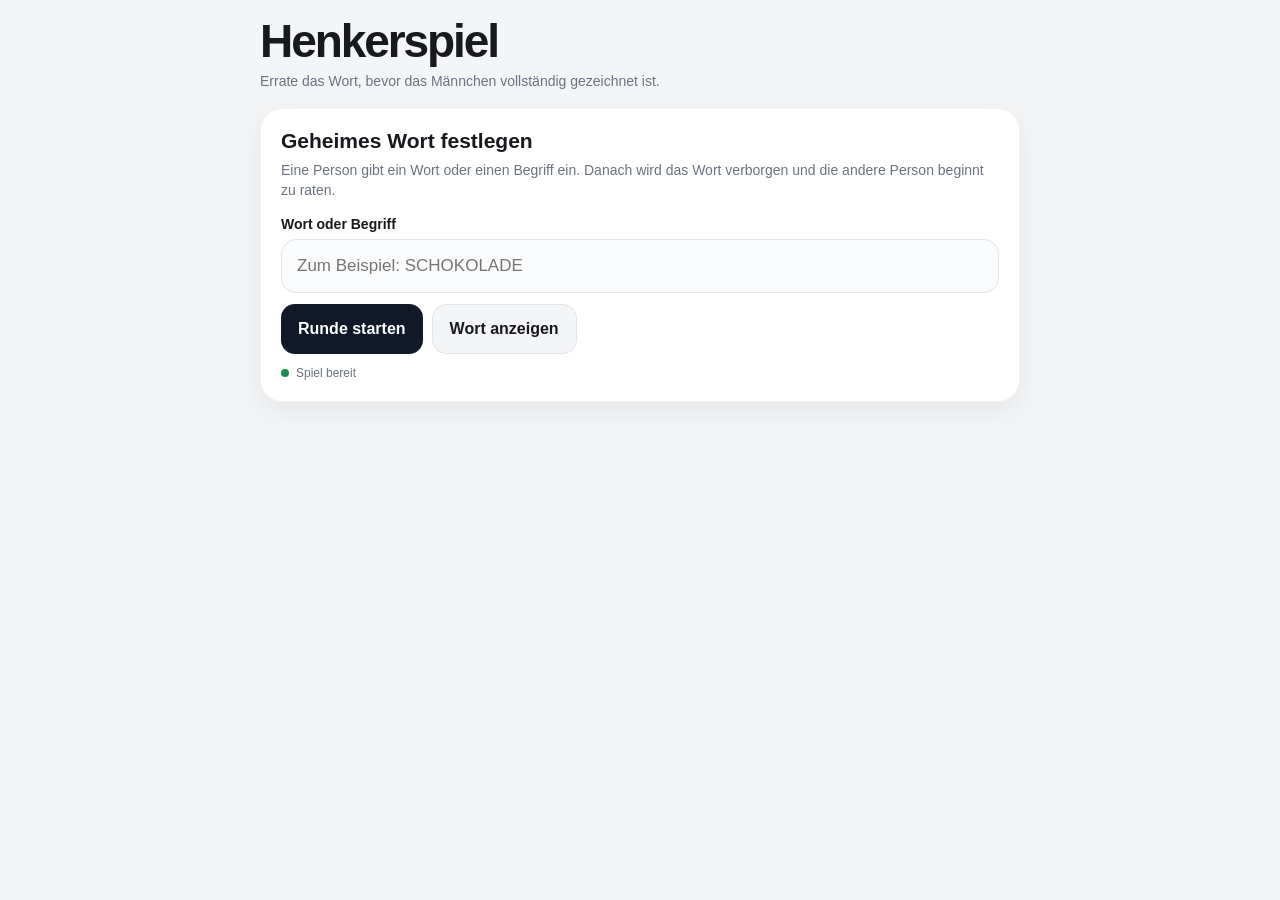
==== index.html @ 1f97179d "Add Henkerspiel website" ====
<!DOCTYPE html>
<html lang="de">
<head>
  <meta charset="UTF-8">
  <meta name="viewport" content="width=device-width, initial-scale=1.0, viewport-fit=cover">
  <meta name="theme-color" content="#f4f5f7">
  <meta name="apple-mobile-web-app-capable" content="yes">
  <title>Henkerspiel</title>
  <style>
    :root{--bg:#f4f5f7;--card:#fff;--text:#17191d;--muted:#6b7280;--border:#e2e5e9;--dark:#111827;--green:#147447;--green-bg:#eaf7ef;--red:#b42318;--red-bg:#fff0ee}
    *{box-sizing:border-box;-webkit-tap-highlight-color:transparent}
    html,body{margin:0;min-height:100%;background:var(--bg);color:var(--text);font-family:-apple-system,BlinkMacSystemFont,"Segoe UI",Arial,sans-serif}
    body{padding:max(18px,env(safe-area-inset-top)) max(14px,env(safe-area-inset-right)) max(24px,env(safe-area-inset-bottom)) max(14px,env(safe-area-inset-left))}
    button,input{font:inherit}
    button{touch-action:manipulation;cursor:pointer}
    .app{width:min(760px,100%);margin:0 auto}
    .hero{margin-bottom:16px}
    h1{margin:0;font-size:clamp(32px,9vw,46px);letter-spacing:-.045em;line-height:1}
    .sub{margin:8px 0 0;color:var(--muted);font-size:14px;line-height:1.4}
    .card{background:var(--card);border:1px solid rgba(0,0,0,.05);border-radius:22px;padding:20px;box-shadow:0 10px 28px rgba(0,0,0,.06)}
    .setup h2{margin:0 0 7px;font-size:21px}
    .setup p{margin:0 0 16px;color:var(--muted);line-height:1.45;font-size:14px}
    label{display:block;font-size:14px;font-weight:800;margin-bottom:7px}
    .secret{width:100%;min-height:54px;border:1px solid var(--border);border-radius:15px;background:#fafbfc;padding:13px 15px;color:var(--text);font-size:17px;outline:none;-webkit-appearance:none;appearance:none}
    .secret:focus{background:#fff;border-color:#aab1bb;box-shadow:0 0 0 4px rgba(17,24,39,.05)}
    .actions{display:flex;gap:9px;flex-wrap:wrap;margin-top:11px}
    .primary,.secondary{min-height:50px;border-radius:14px;font-weight:800;padding:0 17px}
    .primary{border:0;background:var(--dark);color:#fff}
    .secondary{border:1px solid var(--border);background:#f4f5f7;color:var(--text)}
    .error{display:none;margin-top:10px;color:var(--red);font-size:13px;font-weight:800}
    .game{display:none;gap:14px}
    .game.on{display:grid}
    .toprow{display:flex;justify-content:space-between;align-items:center;gap:10px;margin-bottom:12px}
    .toprow strong{font-size:16px}
    .stats{display:grid;grid-template-columns:repeat(3,minmax(0,1fr));gap:8px;margin-bottom:10px}
    .stat{text-align:center;border:1px solid var(--border);background:#f8f9fa;border-radius:14px;padding:10px 5px;min-width:0}
    .stat b{display:block;font-size:21px;line-height:1.1}
    .stat span{display:block;margin-top:4px;color:var(--muted);font-size:11px;line-height:1.15}
    .hangman{display:grid;place-items:center;padding:3px 0 0}
    svg{width:min(100%,340px);height:auto;display:block}
    .draw{fill:none;stroke:var(--text);stroke-width:8;stroke-linecap:round;stroke-linejoin:round}
    .part{opacity:0;transition:opacity .18s ease}
    .part.show{opacity:1}
    .wordcard{text-align:center;padding:22px 13px 18px}
    .word{display:flex;justify-content:center;align-items:flex-end;flex-wrap:wrap;gap:10px 7px;min-height:55px}
    .slot{width:30px;height:42px;border-bottom:3px solid var(--text);display:grid;place-items:center;font-size:24px;font-weight:850;text-transform:uppercase}
    .slot.space{width:14px;border:0}.slot.symbol{width:18px;border:0}
    .wrongline{margin-top:18px;color:var(--muted);font-size:14px;overflow-wrap:anywhere}
    .wrongletters{color:var(--red);font-weight:850;letter-spacing:.08em;margin-left:5px}
    .keyboard{display:grid;grid-template-columns:repeat(7,minmax(0,1fr));gap:7px}
    .key{min-height:45px;border:1px solid var(--border);border-radius:12px;background:#f8f9fa;color:var(--text);padding:0;font-size:15px;font-weight:850}
    .key.good{background:var(--green-bg);border-color:#bce0ca;color:var(--green)}
    .key.bad{background:var(--red-bg);border-color:#efc1bb;color:var(--red)}
    .key:disabled{opacity:.72}
    .result{display:none;text-align:center}.result.on{display:block}
    .emoji{font-size:42px;line-height:1;margin-bottom:7px}.result h2{margin:0;font-size:24px}.result p{margin:8px 0 16px;color:var(--muted)}
    .ready{display:inline-flex;align-items:center;gap:7px;margin-top:12px;color:var(--muted);font-size:12px}.dot{width:8px;height:8px;border-radius:50%;background:#1a8f55}
    @media(max-width:420px){.keyboard{grid-template-columns:repeat(6,minmax(0,1fr))}.actions{display:grid;grid-template-columns:1fr}.actions button{width:100%}.slot{width:27px;font-size:22px}}
    @media(min-width:660px){.game.on{grid-template-columns:1.05fr .95fr}.keyboard-card,.result{grid-column:1/-1}}
    @media(prefers-reduced-motion:reduce){.part{transition:none}}
  </style>
</head>
<body>
  <main class="app">
    <header class="hero">
      <h1>Henkerspiel</h1>
      <p class="sub">Errate das Wort, bevor das Männchen vollständig gezeichnet ist.</p>
    </header>

    <section class="card setup" id="setup">
      <h2>Geheimes Wort festlegen</h2>
      <p>Eine Person gibt ein Wort oder einen Begriff ein. Danach wird das Wort verborgen und die andere Person beginnt zu raten.</p>
      <form id="startForm">
        <label for="secretInput">Wort oder Begriff</label>
        <input id="secretInput" class="secret" type="password" autocomplete="off" autocorrect="off" autocapitalize="characters" spellcheck="false" maxlength="40" placeholder="Zum Beispiel: SCHOKOLADE">
        <div class="actions">
          <button class="primary" type="submit">Runde starten</button>
          <button class="secondary" id="showWord" type="button">Wort anzeigen</button>
        </div>
        <div class="error" id="error">Bitte gib zuerst ein Wort mit mindestens einem Buchstaben ein.</div>
      </form>
      <div class="ready"><span class="dot"></span><span>Spiel bereit</span></div>
    </section>

    <section class="game" id="game">
      <section class="card">
        <div class="toprow">
          <strong>Aktuelle Runde</strong>
          <button class="secondary" id="newGame" type="button">Neu</button>
        </div>
        <div class="stats">
          <div class="stat"><b id="length">0</b><span>Buchstaben</span></div>
          <div class="stat"><b id="remaining">10</b><span>Fehler übrig</span></div>
          <div class="stat"><b id="progress">0%</b><span>gefunden</span></div>
        </div>
        <div class="hangman">
          <svg viewBox="0 0 330 310" role="img" aria-label="Henkerspiel-Männchen">
            <g class="draw">
              <line class="part" data-step="1" x1="35" y1="280" x2="150" y2="280"/>
              <line class="part" data-step="2" x1="78" y1="280" x2="78" y2="28"/>
              <line class="part" data-step="3" x1="78" y1="28" x2="240" y2="28"/>
              <line class="part" data-step="4" x1="240" y1="28" x2="240" y2="67"/>
              <circle class="part" data-step="5" cx="240" cy="96" r="29"/>
              <line class="part" data-step="6" x1="240" y1="125" x2="240" y2="198"/>
              <line class="part" data-step="7" x1="240" y1="145" x2="200" y2="174"/>
              <line class="part" data-step="8" x1="240" y1="145" x2="280" y2="174"/>
              <line class="part" data-step="9" x1="240" y1="198" x2="207" y2="247"/>
              <line class="part" data-step="10" x1="240" y1="198" x2="273" y2="247"/>
            </g>
          </svg>
        </div>
      </section>

      <section class="card wordcard">
        <div class="word" id="word"></div>
        <div class="wrongline">Falsche Buchstaben:<span class="wrongletters" id="wrong">—</span></div>
      </section>

      <section class="card keyboard-card">
        <div class="keyboard" id="keyboard"></div>
      </section>

      <section class="card result" id="result">
        <div class="emoji" id="emoji">🎉</div>
        <h2 id="resultTitle">Gewonnen!</h2>
        <p id="resultText"></p>
        <button class="primary" id="again" type="button">Neue Runde</button>
      </section>
    </section>
  </main>

  <script>
    (function(){
      'use strict';
      var MAX_ERRORS=10;
      var LETTERS='ABCDEFGHIJKLMNOPQRSTUVWXYZÄÖÜ'.split('');
      var setup=document.getElementById('setup');
      var game=document.getElementById('game');
      var form=document.getElementById('startForm');
      var input=document.getElementById('secretInput');
      var showWord=document.getElementById('showWord');
      var error=document.getElementById('error');
      var keyboard=document.getElementById('keyboard');
      var word=document.getElementById('word');
      var wrong=document.getElementById('wrong');
      var lengthEl=document.getElementById('length');
      var remaining=document.getElementById('remaining');
      var progress=document.getElementById('progress');
      var result=document.getElementById('result');
      var emoji=document.getElementById('emoji');
      var resultTitle=document.getElementById('resultTitle');
      var resultText=document.getElementById('resultText');
      var again=document.getElementById('again');
      var newGame=document.getElementById('newGame');
      var secret='';
      var guessed={};
      var mistakes=[];
      var finished=false;

      function isLetter(ch){return LETTERS.indexOf(ch)!==-1;}
      function normalize(value){return value.trim().replace(/\s+/g,' ').toUpperCase();}

      function buildKeyboard(){
        keyboard.innerHTML='';
        for(var i=0;i<LETTERS.length;i++){
          (function(letter){
            var b=document.createElement('button');
            b.type='button';
            b.className='key';
            b.textContent=letter;
            b.setAttribute('aria-label','Buchstabe '+letter);
            b.addEventListener('click',function(){guess(letter);});
            keyboard.appendChild(b);
          })(LETTERS[i]);
        }
      }

      function startRound(event){
        if(event){event.preventDefault();}
        var value=normalize(input.value);
        var hasLetter=false;
        for(var i=0;i<value.length;i++){
          if(isLetter(value.charAt(i))){hasLetter=true;break;}
        }
        if(!value||!hasLetter){
          error.style.display='block';
          input.focus();
          return false;
        }
        secret=value;
        guessed={};
        mistakes=[];
        finished=false;
        error.style.display='none';
        input.value='';
        input.type='password';
        showWord.textContent='Wort anzeigen';
        setup.style.display='none';
        game.classList.add('on');
        result.classList.remove('on');
        buildKeyboard();
        render();
        if(document.activeElement){document.activeElement.blur();}
        return false;
      }

      function guess(letter){
        if(finished||guessed[letter]){return;}
        guessed[letter]=true;
        if(secret.indexOf(letter)===-1){mistakes.push(letter);}
        render();
        if(isSolved()){finish(true);}
        else if(mistakes.length>=MAX_ERRORS){finish(false);}
      }

      function isSolved(){
        for(var i=0;i<secret.length;i++){
          var c=secret.charAt(i);
          if(isLetter(c)&&!guessed[c]){return false;}
        }
        return true;
      }

      function render(){
        word.innerHTML='';
        var total=0;
        var found=0;
        for(var i=0;i<secret.length;i++){
          var c=secret.charAt(i);
          var slot=document.createElement('span');
          if(c===' '){slot.className='slot space';slot.innerHTML='&nbsp;';}
          else if(!isLetter(c)){slot.className='slot symbol';slot.textContent=c;}
          else{
            slot.className='slot';
            total++;
            if(guessed[c]){slot.textContent=c;found++;}
            else{slot.innerHTML='&nbsp;';}
          }
          word.appendChild(slot);
        }
        lengthEl.textContent=String(total);
        remaining.textContent=String(Math.max(0,MAX_ERRORS-mistakes.length));
        progress.textContent=(total?Math.round(found/total*100):0)+'%';
        wrong.textContent=mistakes.length?mistakes.join('  '):'—';
        var parts=document.querySelectorAll('.part');
        for(var p=0;p<parts.length;p++){
          var step=parseInt(parts[p].getAttribute('data-step'),10);
          if(step<=mistakes.length){parts[p].classList.add('show');}
          else{parts[p].classList.remove('show');}
        }
        var buttons=keyboard.getElementsByTagName('button');
        for(var b=0;b<buttons.length;b++){
          var l=buttons[b].textContent;
          buttons[b].classList.remove('good');
          buttons[b].classList.remove('bad');
          buttons[b].disabled=finished||!!guessed[l];
          if(guessed[l]){
            if(secret.indexOf(l)!==-1){buttons[b].classList.add('good');}
            else{buttons[b].classList.add('bad');}
          }
        }
      }

      function revealWholeWord(){
        var children=word.children;
        for(var i=0;i<children.length;i++){
          var c=secret.charAt(i);
          if(isLetter(c)){children[i].textContent=c;}
        }
      }

      function finish(won){
        finished=true;
        render();
        if(!won){revealWholeWord();}
        result.classList.add('on');
        emoji.textContent=won?'🎉':'😵';
        resultTitle.textContent=won?'Gewonnen!':'Verloren!';
        resultText.textContent=won?'Du hast „'+secret+'“ erraten.':'Das gesuchte Wort war „'+secret+'“.';
      }

      function reset(){
        secret='';guessed={};mistakes=[];finished=false;
        game.classList.remove('on');
        result.classList.remove('on');
        setup.style.display='block';
        input.value='';
        input.type='password';
        showWord.textContent='Wort anzeigen';
        error.style.display='none';
        buildKeyboard();
        setTimeout(function(){input.focus();},50);
      }

      form.addEventListener('submit',startRound);
      showWord.addEventListener('click',function(){
        var hidden=input.type==='password';
        input.type=hidden?'text':'password';
        showWord.textContent=hidden?'Wort verbergen':'Wort anzeigen';
        input.focus();
      });
      again.addEventListener('click',reset);
      newGame.addEventListener('click',reset);
      buildKeyboard();
    })();
  </script>
</body>
</html>
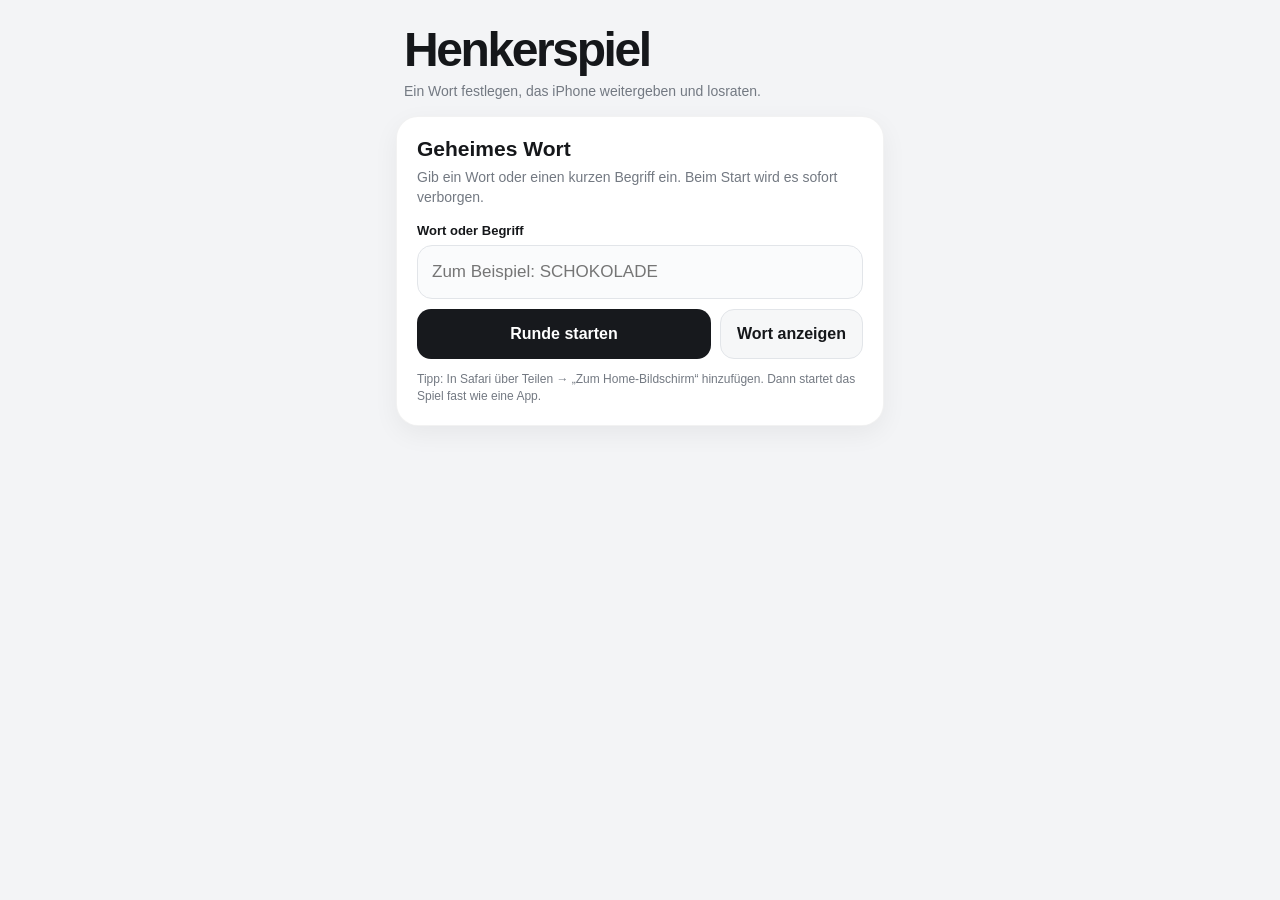
==== commit 4001bc8b: "Optimize Henkerspiel for iPhone" ====
--- a/index.html
+++ b/index.html
@@ -2,98 +2,155 @@
 <html lang="de">
 <head>
   <meta charset="UTF-8">
-  <meta name="viewport" content="width=device-width, initial-scale=1.0, viewport-fit=cover">
-  <meta name="theme-color" content="#f4f5f7">
+  <meta name="viewport" content="width=device-width, initial-scale=1, viewport-fit=cover, maximum-scale=1">
+  <meta name="theme-color" content="#f3f4f6">
   <meta name="apple-mobile-web-app-capable" content="yes">
+  <meta name="apple-mobile-web-app-status-bar-style" content="default">
+  <meta name="apple-mobile-web-app-title" content="Henkerspiel">
+  <meta name="format-detection" content="telephone=no">
   <title>Henkerspiel</title>
   <style>
-    :root{--bg:#f4f5f7;--card:#fff;--text:#17191d;--muted:#6b7280;--border:#e2e5e9;--dark:#111827;--green:#147447;--green-bg:#eaf7ef;--red:#b42318;--red-bg:#fff0ee}
+    :root{
+      --bg:#f3f4f6;
+      --card:#ffffff;
+      --text:#15171a;
+      --muted:#737982;
+      --line:#e2e5e9;
+      --dark:#17191d;
+      --green:#147447;
+      --green-bg:#eaf7ef;
+      --red:#b42318;
+      --red-bg:#fff0ee;
+    }
     *{box-sizing:border-box;-webkit-tap-highlight-color:transparent}
-    html,body{margin:0;min-height:100%;background:var(--bg);color:var(--text);font-family:-apple-system,BlinkMacSystemFont,"Segoe UI",Arial,sans-serif}
-    body{padding:max(18px,env(safe-area-inset-top)) max(14px,env(safe-area-inset-right)) max(24px,env(safe-area-inset-bottom)) max(14px,env(safe-area-inset-left))}
+    html,body{margin:0;min-height:100%;background:var(--bg);color:var(--text);font-family:-apple-system,BlinkMacSystemFont,"SF Pro Text","Segoe UI",Arial,sans-serif}
+    body{overscroll-behavior-y:none}
     button,input{font:inherit}
-    button{touch-action:manipulation;cursor:pointer}
-    .app{width:min(760px,100%);margin:0 auto}
-    .hero{margin-bottom:16px}
-    h1{margin:0;font-size:clamp(32px,9vw,46px);letter-spacing:-.045em;line-height:1}
-    .sub{margin:8px 0 0;color:var(--muted);font-size:14px;line-height:1.4}
-    .card{background:var(--card);border:1px solid rgba(0,0,0,.05);border-radius:22px;padding:20px;box-shadow:0 10px 28px rgba(0,0,0,.06)}
-    .setup h2{margin:0 0 7px;font-size:21px}
-    .setup p{margin:0 0 16px;color:var(--muted);line-height:1.45;font-size:14px}
-    label{display:block;font-size:14px;font-weight:800;margin-bottom:7px}
-    .secret{width:100%;min-height:54px;border:1px solid var(--border);border-radius:15px;background:#fafbfc;padding:13px 15px;color:var(--text);font-size:17px;outline:none;-webkit-appearance:none;appearance:none}
-    .secret:focus{background:#fff;border-color:#aab1bb;box-shadow:0 0 0 4px rgba(17,24,39,.05)}
-    .actions{display:flex;gap:9px;flex-wrap:wrap;margin-top:11px}
-    .primary,.secondary{min-height:50px;border-radius:14px;font-weight:800;padding:0 17px}
+    button{touch-action:manipulation;cursor:pointer;-webkit-user-select:none;user-select:none}
+    .app{width:min(520px,100%);margin:0 auto;padding:max(10px,env(safe-area-inset-top)) 10px max(12px,env(safe-area-inset-bottom))}
+
+    .setup-head{padding:16px 8px 14px}
+    .setup-head h1{margin:0;font-size:clamp(34px,10vw,48px);letter-spacing:-.05em;line-height:1}
+    .setup-head p{margin:8px 0 0;color:var(--muted);font-size:14px;line-height:1.4}
+    .card{background:var(--card);border:1px solid rgba(0,0,0,.05);border-radius:22px;box-shadow:0 8px 26px rgba(0,0,0,.055)}
+    .setup{padding:20px}
+    .setup h2{font-size:21px;margin:0 0 6px}
+    .setup p{font-size:14px;line-height:1.45;color:var(--muted);margin:0 0 16px}
+    label{display:block;font-size:13px;font-weight:800;margin-bottom:7px}
+    .secret{width:100%;min-height:54px;border:1px solid var(--line);border-radius:15px;background:#fafbfc;color:var(--text);font-size:17px;padding:13px 14px;outline:none;-webkit-appearance:none;appearance:none}
+    .secret:focus{background:#fff;border-color:#aab1ba;box-shadow:0 0 0 4px rgba(17,24,39,.05)}
+    .setup-actions{display:grid;grid-template-columns:1fr;gap:9px;margin-top:10px}
+    .primary,.secondary{min-height:50px;border-radius:14px;font-weight:800;padding:0 16px}
     .primary{border:0;background:var(--dark);color:#fff}
-    .secondary{border:1px solid var(--border);background:#f4f5f7;color:var(--text)}
+    .secondary{border:1px solid var(--line);background:#f6f7f8;color:var(--text)}
     .error{display:none;margin-top:10px;color:var(--red);font-size:13px;font-weight:800}
-    .game{display:none;gap:14px}
-    .game.on{display:grid}
-    .toprow{display:flex;justify-content:space-between;align-items:center;gap:10px;margin-bottom:12px}
-    .toprow strong{font-size:16px}
-    .stats{display:grid;grid-template-columns:repeat(3,minmax(0,1fr));gap:8px;margin-bottom:10px}
-    .stat{text-align:center;border:1px solid var(--border);background:#f8f9fa;border-radius:14px;padding:10px 5px;min-width:0}
-    .stat b{display:block;font-size:21px;line-height:1.1}
-    .stat span{display:block;margin-top:4px;color:var(--muted);font-size:11px;line-height:1.15}
-    .hangman{display:grid;place-items:center;padding:3px 0 0}
-    svg{width:min(100%,340px);height:auto;display:block}
+    .tip{margin-top:12px;color:var(--muted);font-size:12px;line-height:1.4}
+
+    .game{display:none}
+    .game.on{display:block}
+    .game-shell{display:grid;gap:9px}
+    .game-top{display:flex;align-items:center;justify-content:space-between;gap:10px;padding:4px 2px 0}
+    .game-title{font-size:22px;font-weight:850;letter-spacing:-.03em}
+    .newbtn{min-height:40px;border:1px solid var(--line);background:var(--card);border-radius:12px;padding:0 13px;color:var(--text);font-weight:800}
+
+    .stats{display:grid;grid-template-columns:repeat(3,minmax(0,1fr));gap:7px}
+    .stat{background:var(--card);border:1px solid var(--line);border-radius:15px;padding:8px 4px;text-align:center;min-width:0}
+    .stat b{display:block;font-size:19px;line-height:1.05}
+    .stat span{display:block;margin-top:3px;color:var(--muted);font-size:10px;line-height:1.1}
+
+    .word-card{padding:14px 10px 11px;text-align:center}
+    .word{display:flex;justify-content:center;align-items:flex-end;flex-wrap:wrap;gap:7px 5px;min-height:39px}
+    .slot{width:25px;height:34px;border-bottom:2.5px solid var(--text);display:grid;place-items:center;font-size:20px;font-weight:900;text-transform:uppercase}
+    .slot.space{width:10px;border:0}.slot.symbol{width:15px;border:0}
+    .wrongline{margin-top:10px;color:var(--muted);font-size:12px;line-height:1.3;min-height:16px}
+    .wrongletters{color:var(--red);font-weight:850;letter-spacing:.07em;margin-left:4px}
+
+    .drawing-card{padding:5px 10px 2px;display:grid;place-items:center;min-height:170px}
+    svg{width:min(100%,245px);height:auto;max-height:190px;display:block}
     .draw{fill:none;stroke:var(--text);stroke-width:8;stroke-linecap:round;stroke-linejoin:round}
-    .part{opacity:0;transition:opacity .18s ease}
+    .part{opacity:0;transition:opacity .15s ease}
     .part.show{opacity:1}
-    .wordcard{text-align:center;padding:22px 13px 18px}
-    .word{display:flex;justify-content:center;align-items:flex-end;flex-wrap:wrap;gap:10px 7px;min-height:55px}
-    .slot{width:30px;height:42px;border-bottom:3px solid var(--text);display:grid;place-items:center;font-size:24px;font-weight:850;text-transform:uppercase}
-    .slot.space{width:14px;border:0}.slot.symbol{width:18px;border:0}
-    .wrongline{margin-top:18px;color:var(--muted);font-size:14px;overflow-wrap:anywhere}
-    .wrongletters{color:var(--red);font-weight:850;letter-spacing:.08em;margin-left:5px}
-    .keyboard{display:grid;grid-template-columns:repeat(7,minmax(0,1fr));gap:7px}
-    .key{min-height:45px;border:1px solid var(--border);border-radius:12px;background:#f8f9fa;color:var(--text);padding:0;font-size:15px;font-weight:850}
+
+    .keyboard-card{padding:9px;position:sticky;bottom:max(6px,env(safe-area-inset-bottom));z-index:5;background:rgba(255,255,255,.97);backdrop-filter:blur(16px);-webkit-backdrop-filter:blur(16px)}
+    .keyboard{display:grid;grid-template-columns:repeat(7,minmax(0,1fr));gap:6px}
+    .key{min-width:0;min-height:44px;border:1px solid var(--line);border-radius:11px;background:#f7f8fa;color:var(--text);padding:0;font-size:15px;font-weight:900;box-shadow:0 1px 0 rgba(0,0,0,.04)}
+    .key:active{transform:translateY(1px)}
     .key.good{background:var(--green-bg);border-color:#bce0ca;color:var(--green)}
     .key.bad{background:var(--red-bg);border-color:#efc1bb;color:var(--red)}
-    .key:disabled{opacity:.72}
-    .result{display:none;text-align:center}.result.on{display:block}
-    .emoji{font-size:42px;line-height:1;margin-bottom:7px}.result h2{margin:0;font-size:24px}.result p{margin:8px 0 16px;color:var(--muted)}
-    .ready{display:inline-flex;align-items:center;gap:7px;margin-top:12px;color:var(--muted);font-size:12px}.dot{width:8px;height:8px;border-radius:50%;background:#1a8f55}
-    @media(max-width:420px){.keyboard{grid-template-columns:repeat(6,minmax(0,1fr))}.actions{display:grid;grid-template-columns:1fr}.actions button{width:100%}.slot{width:27px;font-size:22px}}
-    @media(min-width:660px){.game.on{grid-template-columns:1.05fr .95fr}.keyboard-card,.result{grid-column:1/-1}}
-    @media(prefers-reduced-motion:reduce){.part{transition:none}}
+    .key:disabled{opacity:.68}
+
+    .overlay{display:none;position:fixed;inset:0;z-index:50;background:rgba(18,20,24,.38);padding:20px;align-items:center;justify-content:center}
+    .overlay.on{display:flex}
+    .result{width:min(360px,100%);background:#fff;border-radius:24px;padding:24px 20px;text-align:center;box-shadow:0 20px 60px rgba(0,0,0,.2)}
+    .emoji{font-size:44px;line-height:1;margin-bottom:8px}
+    .result h2{font-size:25px;margin:0}
+    .result p{margin:8px 0 17px;color:var(--muted);line-height:1.4}
+    .result .primary{width:100%}
+
+    @media(max-width:350px){
+      .app{padding-left:7px;padding-right:7px}
+      .keyboard-card{padding:7px}
+      .keyboard{gap:4px}
+      .key{min-height:42px;font-size:14px;border-radius:10px}
+      .slot{width:22px;font-size:18px}
+      svg{max-height:165px}
+      .drawing-card{min-height:150px}
+    }
+    @media(min-width:600px){
+      .app{padding-left:16px;padding-right:16px}
+      .setup-actions{grid-template-columns:1fr auto}
+      .game-shell{grid-template-columns:1fr 1fr}
+      .game-top,.stats,.keyboard-card{grid-column:1/-1}
+      .word-card{display:flex;flex-direction:column;justify-content:center}
+      .drawing-card{min-height:250px}
+      svg{width:min(100%,300px);max-height:250px}
+    }
+    @media(prefers-reduced-motion:reduce){.part{transition:none}.key:active{transform:none}}
   </style>
 </head>
 <body>
   <main class="app">
-    <header class="hero">
-      <h1>Henkerspiel</h1>
-      <p class="sub">Errate das Wort, bevor das Männchen vollständig gezeichnet ist.</p>
-    </header>
-
-    <section class="card setup" id="setup">
-      <h2>Geheimes Wort festlegen</h2>
-      <p>Eine Person gibt ein Wort oder einen Begriff ein. Danach wird das Wort verborgen und die andere Person beginnt zu raten.</p>
-      <form id="startForm">
-        <label for="secretInput">Wort oder Begriff</label>
-        <input id="secretInput" class="secret" type="password" autocomplete="off" autocorrect="off" autocapitalize="characters" spellcheck="false" maxlength="40" placeholder="Zum Beispiel: SCHOKOLADE">
-        <div class="actions">
-          <button class="primary" type="submit">Runde starten</button>
-          <button class="secondary" id="showWord" type="button">Wort anzeigen</button>
+    <section id="setupScreen">
+      <header class="setup-head">
+        <h1>Henkerspiel</h1>
+        <p>Ein Wort festlegen, das iPhone weitergeben und losraten.</p>
+      </header>
+
+      <section class="card setup">
+        <h2>Geheimes Wort</h2>
+        <p>Gib ein Wort oder einen kurzen Begriff ein. Beim Start wird es sofort verborgen.</p>
+        <form id="startForm">
+          <label for="secretInput">Wort oder Begriff</label>
+          <input id="secretInput" class="secret" type="password" autocomplete="off" autocorrect="off" autocapitalize="characters" spellcheck="false" maxlength="40" placeholder="Zum Beispiel: SCHOKOLADE">
+          <div class="setup-actions">
+            <button class="primary" type="submit">Runde starten</button>
+            <button class="secondary" id="showWord" type="button">Wort anzeigen</button>
+          </div>
+          <div class="error" id="error">Bitte gib zuerst ein Wort mit mindestens einem Buchstaben ein.</div>
+        </form>
+        <div class="tip">Tipp: In Safari über Teilen → „Zum Home-Bildschirm“ hinzufügen. Dann startet das Spiel fast wie eine App.</div>
+      </section>
+    </section>
+
+    <section class="game" id="game">
+      <div class="game-shell">
+        <div class="game-top">
+          <div class="game-title">Henkerspiel</div>
+          <button class="newbtn" id="newGame" type="button">Neu</button>
         </div>
-        <div class="error" id="error">Bitte gib zuerst ein Wort mit mindestens einem Buchstaben ein.</div>
-      </form>
-      <div class="ready"><span class="dot"></span><span>Spiel bereit</span></div>
-    </section>
-
-    <section class="game" id="game">
-      <section class="card">
-        <div class="toprow">
-          <strong>Aktuelle Runde</strong>
-          <button class="secondary" id="newGame" type="button">Neu</button>
-        </div>
+
         <div class="stats">
           <div class="stat"><b id="length">0</b><span>Buchstaben</span></div>
           <div class="stat"><b id="remaining">10</b><span>Fehler übrig</span></div>
           <div class="stat"><b id="progress">0%</b><span>gefunden</span></div>
         </div>
-        <div class="hangman">
+
+        <section class="card word-card">
+          <div class="word" id="word"></div>
+          <div class="wrongline">Falsch:<span class="wrongletters" id="wrong">—</span></div>
+        </section>
+
+        <section class="card drawing-card">
           <svg viewBox="0 0 330 310" role="img" aria-label="Henkerspiel-Männchen">
             <g class="draw">
               <line class="part" data-step="1" x1="35" y1="280" x2="150" y2="280"/>
@@ -108,33 +165,30 @@
               <line class="part" data-step="10" x1="240" y1="198" x2="273" y2="247"/>
             </g>
           </svg>
-        </div>
-      </section>
-
-      <section class="card wordcard">
-        <div class="word" id="word"></div>
-        <div class="wrongline">Falsche Buchstaben:<span class="wrongletters" id="wrong">—</span></div>
-      </section>
-
-      <section class="card keyboard-card">
-        <div class="keyboard" id="keyboard"></div>
-      </section>
-
-      <section class="card result" id="result">
-        <div class="emoji" id="emoji">🎉</div>
-        <h2 id="resultTitle">Gewonnen!</h2>
-        <p id="resultText"></p>
-        <button class="primary" id="again" type="button">Neue Runde</button>
-      </section>
+        </section>
+
+        <section class="card keyboard-card">
+          <div class="keyboard" id="keyboard"></div>
+        </section>
+      </div>
     </section>
   </main>
+
+  <div class="overlay" id="resultOverlay" role="dialog" aria-modal="true" aria-labelledby="resultTitle">
+    <div class="result">
+      <div class="emoji" id="emoji">🎉</div>
+      <h2 id="resultTitle">Gewonnen!</h2>
+      <p id="resultText"></p>
+      <button class="primary" id="again" type="button">Neue Runde</button>
+    </div>
+  </div>
 
   <script>
     (function(){
       'use strict';
       var MAX_ERRORS=10;
       var LETTERS='ABCDEFGHIJKLMNOPQRSTUVWXYZÄÖÜ'.split('');
-      var setup=document.getElementById('setup');
+      var setupScreen=document.getElementById('setupScreen');
       var game=document.getElementById('game');
       var form=document.getElementById('startForm');
       var input=document.getElementById('secretInput');
@@ -146,7 +200,7 @@
       var lengthEl=document.getElementById('length');
       var remaining=document.getElementById('remaining');
       var progress=document.getElementById('progress');
-      var result=document.getElementById('result');
+      var overlay=document.getElementById('resultOverlay');
       var emoji=document.getElementById('emoji');
       var resultTitle=document.getElementById('resultTitle');
       var resultText=document.getElementById('resultText');
@@ -195,12 +249,13 @@
         input.value='';
         input.type='password';
         showWord.textContent='Wort anzeigen';
-        setup.style.display='none';
+        setupScreen.style.display='none';
         game.classList.add('on');
-        result.classList.remove('on');
+        overlay.classList.remove('on');
         buildKeyboard();
         render();
         if(document.activeElement){document.activeElement.blur();}
+        window.scrollTo(0,0);
         return false;
       }
 
@@ -242,12 +297,14 @@
         remaining.textContent=String(Math.max(0,MAX_ERRORS-mistakes.length));
         progress.textContent=(total?Math.round(found/total*100):0)+'%';
         wrong.textContent=mistakes.length?mistakes.join('  '):'—';
+
         var parts=document.querySelectorAll('.part');
         for(var p=0;p<parts.length;p++){
           var step=parseInt(parts[p].getAttribute('data-step'),10);
           if(step<=mistakes.length){parts[p].classList.add('show');}
           else{parts[p].classList.remove('show');}
         }
+
         var buttons=keyboard.getElementsByTagName('button');
         for(var b=0;b<buttons.length;b++){
           var l=buttons[b].textContent;
@@ -273,23 +330,27 @@
         finished=true;
         render();
         if(!won){revealWholeWord();}
-        result.classList.add('on');
         emoji.textContent=won?'🎉':'😵';
         resultTitle.textContent=won?'Gewonnen!':'Verloren!';
         resultText.textContent=won?'Du hast „'+secret+'“ erraten.':'Das gesuchte Wort war „'+secret+'“.';
+        overlay.classList.add('on');
       }
 
       function reset(){
-        secret='';guessed={};mistakes=[];finished=false;
+        secret='';
+        guessed={};
+        mistakes=[];
+        finished=false;
         game.classList.remove('on');
-        result.classList.remove('on');
-        setup.style.display='block';
+        overlay.classList.remove('on');
+        setupScreen.style.display='block';
         input.value='';
         input.type='password';
         showWord.textContent='Wort anzeigen';
         error.style.display='none';
         buildKeyboard();
-        setTimeout(function(){input.focus();},50);
+        window.scrollTo(0,0);
+        setTimeout(function(){input.focus();},80);
       }
 
       form.addEventListener('submit',startRound);
@@ -305,4 +366,4 @@
     })();
   </script>
 </body>
-</html>
+</html>
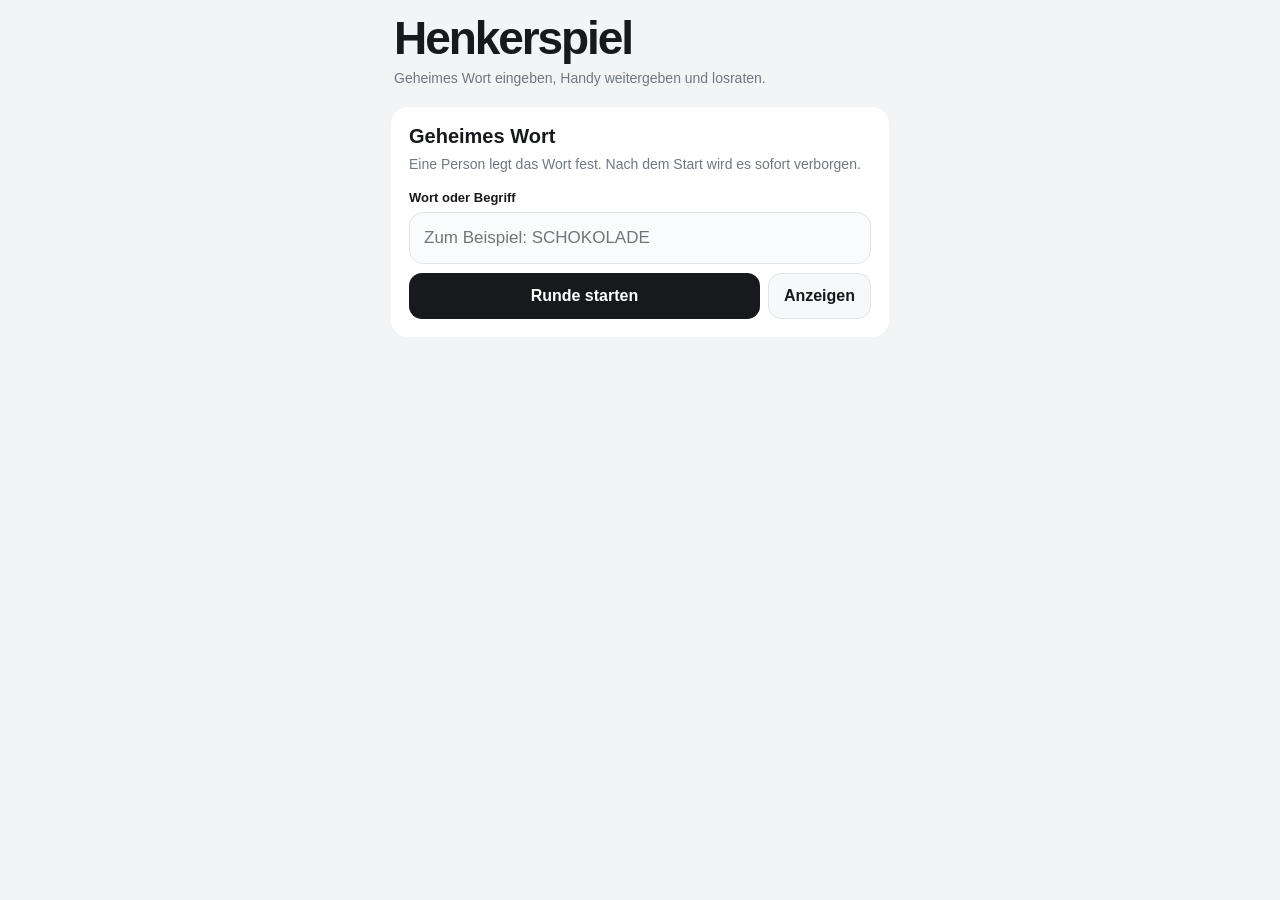
==== commit ab47ed28: "Optimize Henkerspiel for one-screen iPhone layout" ====
--- a/index.html
+++ b/index.html
@@ -2,7 +2,7 @@
 <html lang="de">
 <head>
   <meta charset="UTF-8">
-  <meta name="viewport" content="width=device-width, initial-scale=1, viewport-fit=cover, maximum-scale=1">
+  <meta name="viewport" content="width=device-width,initial-scale=1,viewport-fit=cover,maximum-scale=1,user-scalable=no">
   <meta name="theme-color" content="#f3f4f6">
   <meta name="apple-mobile-web-app-capable" content="yes">
   <meta name="apple-mobile-web-app-status-bar-style" content="default">
@@ -12,146 +12,186 @@
   <style>
     :root{
       --bg:#f3f4f6;
-      --card:#ffffff;
-      --text:#15171a;
-      --muted:#737982;
-      --line:#e2e5e9;
+      --card:#fff;
+      --text:#17191d;
+      --muted:#707782;
+      --line:#e1e5e9;
       --dark:#17191d;
-      --green:#147447;
+      --green:#157447;
       --green-bg:#eaf7ef;
       --red:#b42318;
       --red-bg:#fff0ee;
-    }
+      --app-h:100dvh;
+    }
+
     *{box-sizing:border-box;-webkit-tap-highlight-color:transparent}
-    html,body{margin:0;min-height:100%;background:var(--bg);color:var(--text);font-family:-apple-system,BlinkMacSystemFont,"SF Pro Text","Segoe UI",Arial,sans-serif}
-    body{overscroll-behavior-y:none}
+    html,body{margin:0;width:100%;height:100%;overflow:hidden;background:var(--bg);color:var(--text)}
+    body{font-family:-apple-system,BlinkMacSystemFont,"SF Pro Text","Segoe UI",Arial,sans-serif;overscroll-behavior:none}
     button,input{font:inherit}
-    button{touch-action:manipulation;cursor:pointer;-webkit-user-select:none;user-select:none}
-    .app{width:min(520px,100%);margin:0 auto;padding:max(10px,env(safe-area-inset-top)) 10px max(12px,env(safe-area-inset-bottom))}
-
-    .setup-head{padding:16px 8px 14px}
-    .setup-head h1{margin:0;font-size:clamp(34px,10vw,48px);letter-spacing:-.05em;line-height:1}
-    .setup-head p{margin:8px 0 0;color:var(--muted);font-size:14px;line-height:1.4}
-    .card{background:var(--card);border:1px solid rgba(0,0,0,.05);border-radius:22px;box-shadow:0 8px 26px rgba(0,0,0,.055)}
-    .setup{padding:20px}
-    .setup h2{font-size:21px;margin:0 0 6px}
-    .setup p{font-size:14px;line-height:1.45;color:var(--muted);margin:0 0 16px}
+    button{cursor:pointer;touch-action:manipulation;-webkit-user-select:none;user-select:none}
+
+    .app{
+      position:fixed;
+      inset:0;
+      height:var(--app-h);
+      width:100%;
+      max-width:520px;
+      margin:0 auto;
+      padding:max(8px,env(safe-area-inset-top)) 10px max(8px,env(safe-area-inset-bottom));
+      overflow:hidden;
+    }
+
+    .card{background:var(--card);border:1px solid rgba(0,0,0,.045);border-radius:18px}
+
+    /* Startbildschirm */
+    .setup-screen{height:100%;display:grid;grid-template-rows:auto minmax(0,1fr);gap:12px}
+    .hero{padding:8px 4px 0}
+    .hero h1{margin:0;font-size:clamp(34px,10vw,46px);line-height:.98;letter-spacing:-.045em}
+    .hero p{margin:8px 0 0;color:var(--muted);font-size:14px;line-height:1.35}
+    .setup-card{align-self:start;padding:18px;margin-top:6px}
+    .setup-card h2{margin:0 0 7px;font-size:20px}
+    .setup-card p{margin:0 0 15px;color:var(--muted);font-size:14px;line-height:1.4}
     label{display:block;font-size:13px;font-weight:800;margin-bottom:7px}
-    .secret{width:100%;min-height:54px;border:1px solid var(--line);border-radius:15px;background:#fafbfc;color:var(--text);font-size:17px;padding:13px 14px;outline:none;-webkit-appearance:none;appearance:none}
-    .secret:focus{background:#fff;border-color:#aab1ba;box-shadow:0 0 0 4px rgba(17,24,39,.05)}
-    .setup-actions{display:grid;grid-template-columns:1fr;gap:9px;margin-top:10px}
-    .primary,.secondary{min-height:50px;border-radius:14px;font-weight:800;padding:0 16px}
+    .secret{width:100%;height:52px;border:1px solid var(--line);border-radius:14px;background:#fafbfc;padding:0 14px;color:var(--text);font-size:17px;outline:none;-webkit-appearance:none;appearance:none}
+    .secret:focus{background:#fff;border-color:#aeb5bf;box-shadow:0 0 0 3px rgba(17,24,39,.05)}
+    .setup-actions{display:grid;grid-template-columns:1fr auto;gap:8px;margin-top:9px}
+    .primary,.secondary{height:46px;border-radius:13px;font-weight:800;padding:0 15px}
     .primary{border:0;background:var(--dark);color:#fff}
-    .secondary{border:1px solid var(--line);background:#f6f7f8;color:var(--text)}
-    .error{display:none;margin-top:10px;color:var(--red);font-size:13px;font-weight:800}
-    .tip{margin-top:12px;color:var(--muted);font-size:12px;line-height:1.4}
-
-    .game{display:none}
-    .game.on{display:block}
-    .game-shell{display:grid;gap:9px}
-    .game-top{display:flex;align-items:center;justify-content:space-between;gap:10px;padding:4px 2px 0}
-    .game-title{font-size:22px;font-weight:850;letter-spacing:-.03em}
-    .newbtn{min-height:40px;border:1px solid var(--line);background:var(--card);border-radius:12px;padding:0 13px;color:var(--text);font-weight:800}
-
-    .stats{display:grid;grid-template-columns:repeat(3,minmax(0,1fr));gap:7px}
-    .stat{background:var(--card);border:1px solid var(--line);border-radius:15px;padding:8px 4px;text-align:center;min-width:0}
-    .stat b{display:block;font-size:19px;line-height:1.05}
-    .stat span{display:block;margin-top:3px;color:var(--muted);font-size:10px;line-height:1.1}
-
-    .word-card{padding:14px 10px 11px;text-align:center}
-    .word{display:flex;justify-content:center;align-items:flex-end;flex-wrap:wrap;gap:7px 5px;min-height:39px}
-    .slot{width:25px;height:34px;border-bottom:2.5px solid var(--text);display:grid;place-items:center;font-size:20px;font-weight:900;text-transform:uppercase}
-    .slot.space{width:10px;border:0}.slot.symbol{width:15px;border:0}
-    .wrongline{margin-top:10px;color:var(--muted);font-size:12px;line-height:1.3;min-height:16px}
-    .wrongletters{color:var(--red);font-weight:850;letter-spacing:.07em;margin-left:4px}
-
-    .drawing-card{padding:5px 10px 2px;display:grid;place-items:center;min-height:170px}
-    svg{width:min(100%,245px);height:auto;max-height:190px;display:block}
+    .secondary{border:1px solid var(--line);background:#f7f8fa;color:var(--text)}
+    .error{display:none;margin-top:9px;color:var(--red);font-size:12px;font-weight:800}
+
+    /* Spiel: exakt eine sichtbare Seite */
+    .game-screen{
+      display:none;
+      height:100%;
+      min-height:0;
+      grid-template-rows:42px 54px minmax(0,1fr) 224px;
+      gap:7px;
+      overflow:hidden;
+    }
+    .game-screen.on{display:grid}
+
+    .gamebar{display:flex;align-items:center;justify-content:space-between;gap:8px;padding:0 2px}
+    .gamebar h1{margin:0;font-size:22px;letter-spacing:-.035em;line-height:1}
+    .new-btn{height:38px;min-width:58px;border:1px solid var(--line);border-radius:11px;background:#fff;color:var(--text);font-weight:800;padding:0 12px}
+
+    .stats{display:grid;grid-template-columns:repeat(3,minmax(0,1fr));gap:6px}
+    .stat{display:flex;align-items:center;justify-content:center;gap:7px;min-width:0;background:#fff;border:1px solid var(--line);border-radius:14px;padding:5px 4px;text-align:left}
+    .stat b{font-size:20px;line-height:1;white-space:nowrap}
+    .stat span{color:var(--muted);font-size:10px;line-height:1.05;max-width:54px}
+
+    .stage{
+      min-height:0;
+      overflow:hidden;
+      display:grid;
+      grid-template-columns:minmax(120px,.92fr) minmax(0,1.18fr);
+      gap:6px;
+      padding:7px;
+      background:#fff;
+      border:1px solid rgba(0,0,0,.045);
+      border-radius:18px;
+    }
+    .hangman{min-width:0;min-height:0;display:grid;place-items:center;overflow:hidden}
+    .hangman svg{display:block;width:100%;height:100%;max-height:100%;object-fit:contain}
     .draw{fill:none;stroke:var(--text);stroke-width:8;stroke-linecap:round;stroke-linejoin:round}
     .part{opacity:0;transition:opacity .15s ease}
     .part.show{opacity:1}
 
-    .keyboard-card{padding:9px;position:sticky;bottom:max(6px,env(safe-area-inset-bottom));z-index:5;background:rgba(255,255,255,.97);backdrop-filter:blur(16px);-webkit-backdrop-filter:blur(16px)}
-    .keyboard{display:grid;grid-template-columns:repeat(7,minmax(0,1fr));gap:6px}
-    .key{min-width:0;min-height:44px;border:1px solid var(--line);border-radius:11px;background:#f7f8fa;color:var(--text);padding:0;font-size:15px;font-weight:900;box-shadow:0 1px 0 rgba(0,0,0,.04)}
-    .key:active{transform:translateY(1px)}
+    .word-area{min-width:0;min-height:0;display:flex;flex-direction:column;align-items:center;justify-content:center;overflow:hidden;padding:4px 2px}
+    .word-label{font-size:10px;color:var(--muted);font-weight:800;text-transform:uppercase;letter-spacing:.08em;margin-bottom:8px}
+    .word{--slot:24px;width:100%;display:flex;justify-content:center;align-items:flex-end;align-content:center;flex-wrap:wrap;gap:7px 5px;max-height:65%;overflow:hidden}
+    .slot{width:var(--slot);height:calc(var(--slot) * 1.35);border-bottom:2.5px solid var(--text);display:grid;place-items:center;font-size:calc(var(--slot) * .78);font-weight:850;text-transform:uppercase;line-height:1}
+    .slot.space{width:calc(var(--slot) * .42);border:0}
+    .slot.symbol{width:calc(var(--slot) * .62);border:0}
+    .wrongline{width:100%;margin-top:12px;text-align:center;color:var(--muted);font-size:11px;line-height:1.25;overflow:hidden}
+    .wrongletters{display:block;margin-top:4px;color:var(--red);font-weight:850;letter-spacing:.07em;white-space:nowrap;overflow:hidden;text-overflow:ellipsis}
+
+    .keyboard-card{height:224px;min-height:0;padding:8px;background:#fff;border:1px solid rgba(0,0,0,.045);border-radius:18px;overflow:hidden}
+    .keyboard{height:100%;display:grid;grid-template-columns:repeat(7,minmax(0,1fr));grid-template-rows:repeat(5,minmax(0,1fr));gap:5px}
+    .key{min-width:0;min-height:0;border:1px solid var(--line);border-radius:11px;background:#f8f9fa;color:var(--text);padding:0;font-size:16px;font-weight:850}
     .key.good{background:var(--green-bg);border-color:#bce0ca;color:var(--green)}
     .key.bad{background:var(--red-bg);border-color:#efc1bb;color:var(--red)}
-    .key:disabled{opacity:.68}
-
-    .overlay{display:none;position:fixed;inset:0;z-index:50;background:rgba(18,20,24,.38);padding:20px;align-items:center;justify-content:center}
-    .overlay.on{display:flex}
-    .result{width:min(360px,100%);background:#fff;border-radius:24px;padding:24px 20px;text-align:center;box-shadow:0 20px 60px rgba(0,0,0,.2)}
-    .emoji{font-size:44px;line-height:1;margin-bottom:8px}
-    .result h2{font-size:25px;margin:0}
-    .result p{margin:8px 0 17px;color:var(--muted);line-height:1.4}
-    .result .primary{width:100%}
-
-    @media(max-width:350px){
-      .app{padding-left:7px;padding-right:7px}
-      .keyboard-card{padding:7px}
+    .key:disabled{opacity:.72}
+
+    .result-overlay{display:none;position:absolute;inset:0;z-index:10;background:rgba(243,244,246,.88);backdrop-filter:blur(10px);-webkit-backdrop-filter:blur(10px);align-items:center;justify-content:center;padding:22px}
+    .result-overlay.on{display:flex}
+    .result-box{width:min(330px,100%);background:#fff;border:1px solid var(--line);border-radius:22px;padding:22px;text-align:center;box-shadow:0 18px 55px rgba(0,0,0,.12)}
+    .emoji{font-size:42px;line-height:1;margin-bottom:8px}
+    .result-box h2{margin:0;font-size:24px}
+    .result-box p{margin:8px 0 16px;color:var(--muted);font-size:14px;line-height:1.35}
+    .result-box .primary{width:100%}
+
+    @media (max-width:350px){
+      .game-screen{grid-template-rows:40px 50px minmax(0,1fr) 210px}
+      .keyboard-card{height:210px;padding:6px}
       .keyboard{gap:4px}
-      .key{min-height:42px;font-size:14px;border-radius:10px}
-      .slot{width:22px;font-size:18px}
-      svg{max-height:165px}
-      .drawing-card{min-height:150px}
-    }
-    @media(min-width:600px){
-      .app{padding-left:16px;padding-right:16px}
-      .setup-actions{grid-template-columns:1fr auto}
-      .game-shell{grid-template-columns:1fr 1fr}
-      .game-top,.stats,.keyboard-card{grid-column:1/-1}
-      .word-card{display:flex;flex-direction:column;justify-content:center}
-      .drawing-card{min-height:250px}
-      svg{width:min(100%,300px);max-height:250px}
-    }
-    @media(prefers-reduced-motion:reduce){.part{transition:none}.key:active{transform:none}}
+      .key{font-size:14px;border-radius:9px}
+      .stage{grid-template-columns:minmax(104px,.85fr) minmax(0,1.15fr)}
+      .stat{gap:4px}.stat b{font-size:17px}.stat span{font-size:9px}
+    }
+
+    @media (max-height:700px){
+      .game-screen{grid-template-rows:38px 48px minmax(0,1fr) 198px;gap:5px}
+      .gamebar h1{font-size:20px}
+      .new-btn{height:34px}
+      .keyboard-card{height:198px;padding:6px}
+      .keyboard{gap:4px}
+      .key{font-size:14px;border-radius:9px}
+      .stage{padding:5px;gap:4px}
+      .wrongline{margin-top:7px}
+      .word-label{margin-bottom:5px}
+    }
+
+    @media (orientation:landscape) and (max-height:500px){
+      .game-screen{grid-template-columns:42% 58%;grid-template-rows:40px 48px minmax(0,1fr);gap:5px}
+      .gamebar{grid-column:1/-1}
+      .stats{grid-column:1/-1}
+      .stage{grid-column:1;grid-template-columns:1fr}
+      .word-area{display:none}
+      .keyboard-card{grid-column:2;grid-row:3;height:auto}
+    }
+
+    @media(prefers-reduced-motion:reduce){.part{transition:none}}
   </style>
 </head>
 <body>
-  <main class="app">
-    <section id="setupScreen">
-      <header class="setup-head">
+  <main class="app" id="app">
+    <section class="setup-screen" id="setupScreen">
+      <header class="hero">
         <h1>Henkerspiel</h1>
-        <p>Ein Wort festlegen, das iPhone weitergeben und losraten.</p>
+        <p>Geheimes Wort eingeben, Handy weitergeben und losraten.</p>
       </header>
 
-      <section class="card setup">
+      <section class="card setup-card">
         <h2>Geheimes Wort</h2>
-        <p>Gib ein Wort oder einen kurzen Begriff ein. Beim Start wird es sofort verborgen.</p>
+        <p>Eine Person legt das Wort fest. Nach dem Start wird es sofort verborgen.</p>
         <form id="startForm">
           <label for="secretInput">Wort oder Begriff</label>
           <input id="secretInput" class="secret" type="password" autocomplete="off" autocorrect="off" autocapitalize="characters" spellcheck="false" maxlength="40" placeholder="Zum Beispiel: SCHOKOLADE">
           <div class="setup-actions">
             <button class="primary" type="submit">Runde starten</button>
-            <button class="secondary" id="showWord" type="button">Wort anzeigen</button>
+            <button class="secondary" id="showWord" type="button">Anzeigen</button>
           </div>
           <div class="error" id="error">Bitte gib zuerst ein Wort mit mindestens einem Buchstaben ein.</div>
         </form>
-        <div class="tip">Tipp: In Safari über Teilen → „Zum Home-Bildschirm“ hinzufügen. Dann startet das Spiel fast wie eine App.</div>
       </section>
     </section>
 
-    <section class="game" id="game">
-      <div class="game-shell">
-        <div class="game-top">
-          <div class="game-title">Henkerspiel</div>
-          <button class="newbtn" id="newGame" type="button">Neu</button>
-        </div>
-
-        <div class="stats">
-          <div class="stat"><b id="length">0</b><span>Buchstaben</span></div>
-          <div class="stat"><b id="remaining">10</b><span>Fehler übrig</span></div>
-          <div class="stat"><b id="progress">0%</b><span>gefunden</span></div>
-        </div>
-
-        <section class="card word-card">
-          <div class="word" id="word"></div>
-          <div class="wrongline">Falsch:<span class="wrongletters" id="wrong">—</span></div>
-        </section>
-
-        <section class="card drawing-card">
-          <svg viewBox="0 0 330 310" role="img" aria-label="Henkerspiel-Männchen">
+    <section class="game-screen" id="gameScreen" aria-live="polite">
+      <header class="gamebar">
+        <h1>Henkerspiel</h1>
+        <button class="new-btn" id="newGame" type="button">Neu</button>
+      </header>
+
+      <section class="stats" aria-label="Spielstand">
+        <div class="stat"><b id="length">0</b><span>Buchstaben</span></div>
+        <div class="stat"><b id="remaining">10</b><span>Fehler übrig</span></div>
+        <div class="stat"><b id="progress">0%</b><span>gefunden</span></div>
+      </section>
+
+      <section class="stage">
+        <div class="hangman">
+          <svg viewBox="0 0 330 310" role="img" aria-label="Henkerspiel-Männchen" preserveAspectRatio="xMidYMid meet">
             <g class="draw">
               <line class="part" data-step="1" x1="35" y1="280" x2="150" y2="280"/>
               <line class="part" data-step="2" x1="78" y1="280" x2="78" y2="28"/>
@@ -165,31 +205,39 @@
               <line class="part" data-step="10" x1="240" y1="198" x2="273" y2="247"/>
             </g>
           </svg>
-        </section>
-
-        <section class="card keyboard-card">
-          <div class="keyboard" id="keyboard"></div>
-        </section>
+        </div>
+
+        <div class="word-area">
+          <div class="word-label">Gesuchtes Wort</div>
+          <div class="word" id="word"></div>
+          <div class="wrongline">Falsche Buchstaben<span class="wrongletters" id="wrong">—</span></div>
+        </div>
+      </section>
+
+      <section class="keyboard-card">
+        <div class="keyboard" id="keyboard" aria-label="Buchstabentastatur"></div>
+      </section>
+    </section>
+
+    <section class="result-overlay" id="resultOverlay" role="dialog" aria-modal="true" aria-labelledby="resultTitle">
+      <div class="result-box">
+        <div class="emoji" id="emoji">🎉</div>
+        <h2 id="resultTitle">Gewonnen!</h2>
+        <p id="resultText"></p>
+        <button class="primary" id="again" type="button">Neue Runde</button>
       </div>
     </section>
   </main>
 
-  <div class="overlay" id="resultOverlay" role="dialog" aria-modal="true" aria-labelledby="resultTitle">
-    <div class="result">
-      <div class="emoji" id="emoji">🎉</div>
-      <h2 id="resultTitle">Gewonnen!</h2>
-      <p id="resultText"></p>
-      <button class="primary" id="again" type="button">Neue Runde</button>
-    </div>
-  </div>
-
   <script>
     (function(){
       'use strict';
+
       var MAX_ERRORS=10;
       var LETTERS='ABCDEFGHIJKLMNOPQRSTUVWXYZÄÖÜ'.split('');
+
       var setupScreen=document.getElementById('setupScreen');
-      var game=document.getElementById('game');
+      var gameScreen=document.getElementById('gameScreen');
       var form=document.getElementById('startForm');
       var input=document.getElementById('secretInput');
       var showWord=document.getElementById('showWord');
@@ -200,16 +248,28 @@
       var lengthEl=document.getElementById('length');
       var remaining=document.getElementById('remaining');
       var progress=document.getElementById('progress');
-      var overlay=document.getElementById('resultOverlay');
+      var newGame=document.getElementById('newGame');
+      var resultOverlay=document.getElementById('resultOverlay');
       var emoji=document.getElementById('emoji');
       var resultTitle=document.getElementById('resultTitle');
       var resultText=document.getElementById('resultText');
       var again=document.getElementById('again');
-      var newGame=document.getElementById('newGame');
+
       var secret='';
       var guessed={};
       var mistakes=[];
       var finished=false;
+
+      function setVisibleHeight(){
+        var h=window.innerHeight;
+        if(window.visualViewport && window.visualViewport.height){h=window.visualViewport.height;}
+        document.documentElement.style.setProperty('--app-h',Math.floor(h)+'px');
+      }
+
+      setVisibleHeight();
+      window.addEventListener('resize',setVisibleHeight);
+      window.addEventListener('orientationchange',function(){setTimeout(setVisibleHeight,120);});
+      if(window.visualViewport){window.visualViewport.addEventListener('resize',setVisibleHeight);}
 
       function isLetter(ch){return LETTERS.indexOf(ch)!==-1;}
       function normalize(value){return value.trim().replace(/\s+/g,' ').toUpperCase();}
@@ -236,11 +296,12 @@
         for(var i=0;i<value.length;i++){
           if(isLetter(value.charAt(i))){hasLetter=true;break;}
         }
-        if(!value||!hasLetter){
+        if(!value || !hasLetter){
           error.style.display='block';
           input.focus();
           return false;
         }
+
         secret=value;
         guessed={};
         mistakes=[];
@@ -248,19 +309,19 @@
         error.style.display='none';
         input.value='';
         input.type='password';
-        showWord.textContent='Wort anzeigen';
+        showWord.textContent='Anzeigen';
         setupScreen.style.display='none';
-        game.classList.add('on');
-        overlay.classList.remove('on');
+        gameScreen.classList.add('on');
+        resultOverlay.classList.remove('on');
         buildKeyboard();
         render();
         if(document.activeElement){document.activeElement.blur();}
-        window.scrollTo(0,0);
+        setTimeout(setVisibleHeight,80);
         return false;
       }
 
       function guess(letter){
-        if(finished||guessed[letter]){return;}
+        if(finished || guessed[letter]){return;}
         guessed[letter]=true;
         if(secret.indexOf(letter)===-1){mistakes.push(letter);}
         render();
@@ -271,58 +332,78 @@
       function isSolved(){
         for(var i=0;i<secret.length;i++){
           var c=secret.charAt(i);
-          if(isLetter(c)&&!guessed[c]){return false;}
+          if(isLetter(c) && !guessed[c]){return false;}
         }
         return true;
+      }
+
+      function setSlotSize(total){
+        var size=24;
+        if(total>10){size=21;}
+        if(total>14){size=18;}
+        if(total>20){size=16;}
+        word.style.setProperty('--slot',size+'px');
       }
 
       function render(){
         word.innerHTML='';
         var total=0;
         var found=0;
-        for(var i=0;i<secret.length;i++){
+        var i;
+        for(i=0;i<secret.length;i++){
+          if(isLetter(secret.charAt(i))){total++;}
+        }
+        setSlotSize(total);
+
+        for(i=0;i<secret.length;i++){
           var c=secret.charAt(i);
           var slot=document.createElement('span');
-          if(c===' '){slot.className='slot space';slot.innerHTML='&nbsp;';}
-          else if(!isLetter(c)){slot.className='slot symbol';slot.textContent=c;}
-          else{
+          if(c===' '){
+            slot.className='slot space';
+            slot.innerHTML='&nbsp;';
+          }else if(!isLetter(c)){
+            slot.className='slot symbol';
+            slot.textContent=c;
+          }else{
             slot.className='slot';
-            total++;
             if(guessed[c]){slot.textContent=c;found++;}
             else{slot.innerHTML='&nbsp;';}
           }
           word.appendChild(slot);
         }
+
         lengthEl.textContent=String(total);
         remaining.textContent=String(Math.max(0,MAX_ERRORS-mistakes.length));
         progress.textContent=(total?Math.round(found/total*100):0)+'%';
         wrong.textContent=mistakes.length?mistakes.join('  '):'—';
 
         var parts=document.querySelectorAll('.part');
-        for(var p=0;p<parts.length;p++){
-          var step=parseInt(parts[p].getAttribute('data-step'),10);
-          if(step<=mistakes.length){parts[p].classList.add('show');}
-          else{parts[p].classList.remove('show');}
+        for(i=0;i<parts.length;i++){
+          var step=parseInt(parts[i].getAttribute('data-step'),10);
+          if(step<=mistakes.length){parts[i].classList.add('show');}
+          else{parts[i].classList.remove('show');}
         }
 
         var buttons=keyboard.getElementsByTagName('button');
-        for(var b=0;b<buttons.length;b++){
-          var l=buttons[b].textContent;
-          buttons[b].classList.remove('good');
-          buttons[b].classList.remove('bad');
-          buttons[b].disabled=finished||!!guessed[l];
+        for(i=0;i<buttons.length;i++){
+          var l=buttons[i].textContent;
+          buttons[i].classList.remove('good');
+          buttons[i].classList.remove('bad');
+          buttons[i].disabled=finished || !!guessed[l];
           if(guessed[l]){
-            if(secret.indexOf(l)!==-1){buttons[b].classList.add('good');}
-            else{buttons[b].classList.add('bad');}
+            if(secret.indexOf(l)!==-1){buttons[i].classList.add('good');}
+            else{buttons[i].classList.add('bad');}
           }
         }
       }
 
       function revealWholeWord(){
         var children=word.children;
-        for(var i=0;i<children.length;i++){
+        var visibleIndex=0;
+        for(var i=0;i<secret.length;i++){
           var c=secret.charAt(i);
-          if(isLetter(c)){children[i].textContent=c;}
+          if(children[visibleIndex] && isLetter(c)){children[visibleIndex].textContent=c;}
+          visibleIndex++;
         }
       }
 
@@ -333,7 +414,7 @@
         emoji.textContent=won?'🎉':'😵';
         resultTitle.textContent=won?'Gewonnen!':'Verloren!';
         resultText.textContent=won?'Du hast „'+secret+'“ erraten.':'Das gesuchte Wort war „'+secret+'“.';
-        overlay.classList.add('on');
+        resultOverlay.classList.add('on');
       }
 
       function reset(){
@@ -341,27 +422,27 @@
         guessed={};
         mistakes=[];
         finished=false;
-        game.classList.remove('on');
-        overlay.classList.remove('on');
-        setupScreen.style.display='block';
+        resultOverlay.classList.remove('on');
+        gameScreen.classList.remove('on');
+        setupScreen.style.display='grid';
         input.value='';
         input.type='password';
-        showWord.textContent='Wort anzeigen';
+        showWord.textContent='Anzeigen';
         error.style.display='none';
         buildKeyboard();
-        window.scrollTo(0,0);
-        setTimeout(function(){input.focus();},80);
+        setTimeout(function(){input.focus();setVisibleHeight();},60);
       }
 
       form.addEventListener('submit',startRound);
       showWord.addEventListener('click',function(){
         var hidden=input.type==='password';
         input.type=hidden?'text':'password';
-        showWord.textContent=hidden?'Wort verbergen':'Wort anzeigen';
+        showWord.textContent=hidden?'Verbergen':'Anzeigen';
         input.focus();
       });
+      newGame.addEventListener('click',reset);
       again.addEventListener('click',reset);
-      newGame.addEventListener('click',reset);
+
       buildKeyboard();
     })();
   </script>
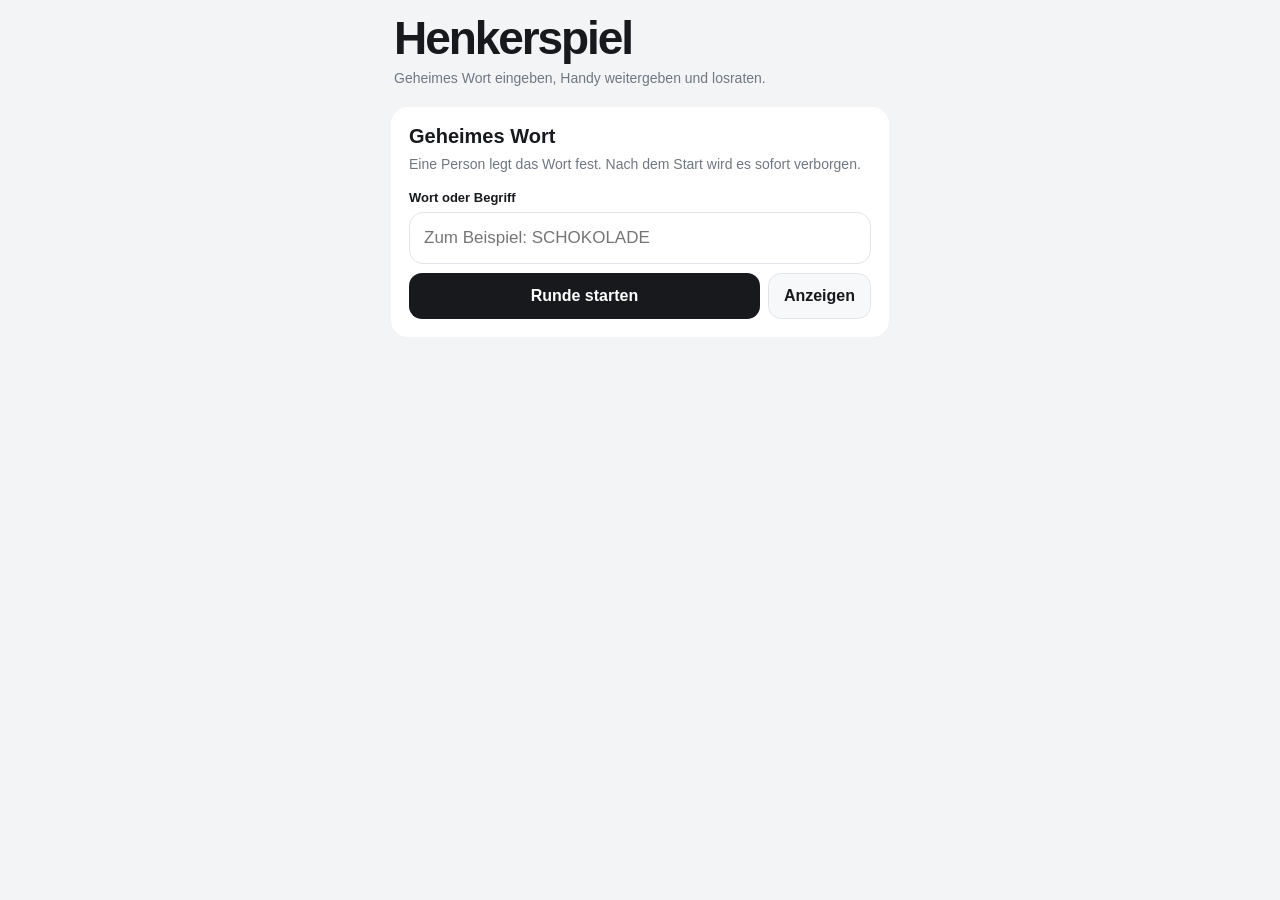
==== commit 885dcec6: "Polish iPhone input and guess feedback" ====
--- a/index.html
+++ b/index.html
@@ -1,450 +1,157 @@
 <!DOCTYPE html>
 <html lang="de">
 <head>
-  <meta charset="UTF-8">
-  <meta name="viewport" content="width=device-width,initial-scale=1,viewport-fit=cover,maximum-scale=1,user-scalable=no">
-  <meta name="theme-color" content="#f3f4f6">
-  <meta name="apple-mobile-web-app-capable" content="yes">
-  <meta name="apple-mobile-web-app-status-bar-style" content="default">
-  <meta name="apple-mobile-web-app-title" content="Henkerspiel">
-  <meta name="format-detection" content="telephone=no">
-  <title>Henkerspiel</title>
-  <style>
-    :root{
-      --bg:#f3f4f6;
-      --card:#fff;
-      --text:#17191d;
-      --muted:#707782;
-      --line:#e1e5e9;
-      --dark:#17191d;
-      --green:#157447;
-      --green-bg:#eaf7ef;
-      --red:#b42318;
-      --red-bg:#fff0ee;
-      --app-h:100dvh;
-    }
+<meta charset="UTF-8">
+<meta name="viewport" content="width=device-width,initial-scale=1,viewport-fit=cover,maximum-scale=1,user-scalable=no">
+<meta name="theme-color" content="#f3f4f6">
+<meta name="apple-mobile-web-app-capable" content="yes">
+<meta name="apple-mobile-web-app-status-bar-style" content="default">
+<meta name="apple-mobile-web-app-title" content="Henkerspiel">
+<title>Henkerspiel</title>
+<style>
+:root{--bg:#f3f4f6;--card:#fff;--text:#17191d;--muted:#707782;--line:#e1e5e9;--dark:#17191d;--green:#157447;--green-bg:#eaf7ef;--red:#b42318;--red-bg:#fff0ee;--app-h:100dvh}
+*{box-sizing:border-box;-webkit-tap-highlight-color:transparent}
+html,body{margin:0;width:100%;height:100%;overflow:hidden;background:var(--bg);color:var(--text)}
+body{font-family:-apple-system,BlinkMacSystemFont,"SF Pro Text","Segoe UI",Arial,sans-serif;overscroll-behavior:none}
+button,input{font:inherit}button{cursor:pointer;touch-action:manipulation;-webkit-user-select:none;user-select:none}
+.app{position:fixed;inset:0;height:var(--app-h);width:100%;max-width:520px;margin:0 auto;padding:max(8px,env(safe-area-inset-top)) 10px max(8px,env(safe-area-inset-bottom));overflow:hidden}
+.card{background:var(--card);border:1px solid rgba(0,0,0,.045);border-radius:18px}
 
-    *{box-sizing:border-box;-webkit-tap-highlight-color:transparent}
-    html,body{margin:0;width:100%;height:100%;overflow:hidden;background:var(--bg);color:var(--text)}
-    body{font-family:-apple-system,BlinkMacSystemFont,"SF Pro Text","Segoe UI",Arial,sans-serif;overscroll-behavior:none}
-    button,input{font:inherit}
-    button{cursor:pointer;touch-action:manipulation;-webkit-user-select:none;user-select:none}
+.setup-screen{height:100%;display:flex;flex-direction:column;gap:12px;overflow:visible}.hero{padding:8px 4px 0;flex:0 0 auto}.hero h1{margin:0;font-size:clamp(34px,10vw,46px);line-height:.98;letter-spacing:-.045em}.hero p{margin:8px 0 0;color:var(--muted);font-size:14px;line-height:1.35}
+.setup-card{position:relative;z-index:2;overflow:visible;flex:0 0 auto;padding:18px;margin-top:6px;background:#fff}.setup-card h2{margin:0 0 7px;font-size:20px}.setup-card p{margin:0 0 15px;color:var(--muted);font-size:14px;line-height:1.4}label{display:block;font-size:13px;font-weight:800;margin-bottom:7px}.secret{position:relative;z-index:3;display:block;width:100%;height:52px;border:1px solid var(--line);border-radius:14px;background:#fff!important;padding:0 14px;color:var(--text);font-size:17px;line-height:52px;outline:none;-webkit-appearance:none;appearance:none;box-shadow:none}.secret:focus{background:#fff!important;border-color:#9ea6b1;box-shadow:0 0 0 3px rgba(17,24,39,.06)}
+.setup-actions{display:grid;grid-template-columns:1fr auto;gap:8px;margin-top:9px}.primary,.secondary{height:46px;border-radius:13px;font-weight:800;padding:0 15px}.primary{border:0;background:var(--dark);color:#fff}.secondary{border:1px solid var(--line);background:#f7f8fa;color:var(--text)}.error{display:none;margin-top:9px;color:var(--red);font-size:12px;font-weight:800}
 
-    .app{
-      position:fixed;
-      inset:0;
-      height:var(--app-h);
-      width:100%;
-      max-width:520px;
-      margin:0 auto;
-      padding:max(8px,env(safe-area-inset-top)) 10px max(8px,env(safe-area-inset-bottom));
-      overflow:hidden;
-    }
+.game-screen{display:none;height:100%;min-height:0;grid-template-rows:42px 54px minmax(0,1fr) 178px;gap:7px;overflow:hidden}.game-screen.on{display:grid}.gamebar{display:flex;align-items:center;justify-content:space-between;gap:8px;padding:0 2px}.gamebar h1{margin:0;font-size:22px;letter-spacing:-.035em;line-height:1}.new-btn{height:38px;min-width:58px;border:1px solid var(--line);border-radius:11px;background:#fff;color:var(--text);font-weight:800;padding:0 12px}
+.stats{display:grid;grid-template-columns:repeat(3,minmax(0,1fr));gap:6px}.stat{display:flex;align-items:center;justify-content:center;gap:7px;min-width:0;background:#fff;border:1px solid var(--line);border-radius:14px;padding:5px 4px}.stat b{font-size:20px;line-height:1;white-space:nowrap}.stat span{color:var(--muted);font-size:10px;line-height:1.05;max-width:54px}
+.stage{min-height:0;overflow:hidden;display:grid;grid-template-columns:minmax(120px,.92fr) minmax(0,1.18fr);gap:6px;padding:7px;background:#fff;border:1px solid rgba(0,0,0,.045);border-radius:18px}.hangman{min-width:0;min-height:0;display:grid;place-items:center;overflow:hidden}.hangman svg{display:block;width:100%;height:100%;max-height:100%}.draw{fill:none;stroke:var(--text);stroke-width:8;stroke-linecap:round;stroke-linejoin:round}.part{opacity:0;transition:opacity .15s ease}.part.show{opacity:1}
+.word-area{min-width:0;min-height:0;display:flex;flex-direction:column;align-items:center;justify-content:center;overflow:hidden;padding:4px 2px}.word-label{font-size:10px;color:var(--muted);font-weight:800;text-transform:uppercase;letter-spacing:.08em;margin-bottom:8px}.word{--slot:24px;width:100%;display:flex;justify-content:center;align-items:flex-end;align-content:center;flex-wrap:wrap;gap:7px 5px;max-height:65%;overflow:hidden}.slot{width:var(--slot);height:calc(var(--slot)*1.35);border-bottom:2.5px solid var(--text);display:grid;place-items:center;font-size:calc(var(--slot)*.78);font-weight:850;text-transform:uppercase;line-height:1}.slot.space{width:calc(var(--slot)*.42);border:0}.slot.symbol{width:calc(var(--slot)*.62);border:0}.wrongline{width:100%;margin-top:12px;text-align:center;color:var(--muted);font-size:11px;line-height:1.25;overflow:hidden}.wrongletters{display:block;margin-top:4px;color:var(--red);font-weight:850;letter-spacing:.07em;white-space:nowrap;overflow:hidden;text-overflow:ellipsis}
 
-    .card{background:var(--card);border:1px solid rgba(0,0,0,.045);border-radius:18px}
+.keyboard-card{height:178px;min-height:0;padding:7px;background:#fff;border:1px solid rgba(0,0,0,.045);border-radius:18px;overflow:visible;position:relative;z-index:3}.keyboard{height:100%;display:grid;grid-template-columns:repeat(7,minmax(0,1fr));grid-template-rows:repeat(4,minmax(0,1fr));gap:5px}.key-wrap{position:relative;min-width:0;min-height:0}.key-wrap>.key{width:100%;height:100%}.key{min-width:0;min-height:0;border:1px solid var(--line);border-radius:11px;background:#f8f9fa;color:var(--text);padding:0;font-size:16px;font-weight:850;position:relative;transition:background .13s ease,border-color .13s ease,color .13s ease,transform .08s ease}.key:active{transform:scale(.96)}.key.good{background:var(--green-bg);border-color:#a8d7bb;color:var(--green)}.key.bad{background:var(--red-bg);border-color:#ebb2aa;color:var(--red)}.key:disabled{opacity:.68}.alt-hint{position:absolute;right:6px;top:4px;font-size:9px;font-weight:800;color:var(--muted);line-height:1}.choice-pop{display:none;position:absolute;z-index:20;left:50%;bottom:calc(100% + 6px);transform:translateX(-50%);grid-template-columns:repeat(2,48px);gap:5px;padding:5px;background:#fff;border:1px solid var(--line);border-radius:13px;box-shadow:0 10px 28px rgba(0,0,0,.16)}.key-wrap.open .choice-pop{display:grid}.key-wrap.edge-left .choice-pop{left:0;transform:none}.key-wrap.edge-right .choice-pop{left:auto;right:0;transform:none}.choice-option{height:43px;border:1px solid var(--line);border-radius:9px;background:#f8f9fa;color:var(--text);font-size:17px;font-weight:850;padding:0}.choice-option.good{background:var(--green-bg);border-color:#a8d7bb;color:var(--green)}.choice-option.bad{background:var(--red-bg);border-color:#ebb2aa;color:var(--red)}.choice-option:disabled{opacity:.58}
 
-    /* Startbildschirm */
-    .setup-screen{height:100%;display:grid;grid-template-rows:auto minmax(0,1fr);gap:12px}
-    .hero{padding:8px 4px 0}
-    .hero h1{margin:0;font-size:clamp(34px,10vw,46px);line-height:.98;letter-spacing:-.045em}
-    .hero p{margin:8px 0 0;color:var(--muted);font-size:14px;line-height:1.35}
-    .setup-card{align-self:start;padding:18px;margin-top:6px}
-    .setup-card h2{margin:0 0 7px;font-size:20px}
-    .setup-card p{margin:0 0 15px;color:var(--muted);font-size:14px;line-height:1.4}
-    label{display:block;font-size:13px;font-weight:800;margin-bottom:7px}
-    .secret{width:100%;height:52px;border:1px solid var(--line);border-radius:14px;background:#fafbfc;padding:0 14px;color:var(--text);font-size:17px;outline:none;-webkit-appearance:none;appearance:none}
-    .secret:focus{background:#fff;border-color:#aeb5bf;box-shadow:0 0 0 3px rgba(17,24,39,.05)}
-    .setup-actions{display:grid;grid-template-columns:1fr auto;gap:8px;margin-top:9px}
-    .primary,.secondary{height:46px;border-radius:13px;font-weight:800;padding:0 15px}
-    .primary{border:0;background:var(--dark);color:#fff}
-    .secondary{border:1px solid var(--line);background:#f7f8fa;color:var(--text)}
-    .error{display:none;margin-top:9px;color:var(--red);font-size:12px;font-weight:800}
+.game-screen.wrong-shake{animation:wrongShake .32s ease-in-out}
+@keyframes wrongShake{0%,100%{transform:translateX(0)}18%{transform:translateX(-5px)}36%{transform:translateX(5px)}54%{transform:translateX(-4px)}72%{transform:translateX(3px)}86%{transform:translateX(-1px)}}
 
-    /* Spiel: exakt eine sichtbare Seite */
-    .game-screen{
-      display:none;
-      height:100%;
-      min-height:0;
-      grid-template-rows:42px 54px minmax(0,1fr) 224px;
-      gap:7px;
-      overflow:hidden;
-    }
-    .game-screen.on{display:grid}
-
-    .gamebar{display:flex;align-items:center;justify-content:space-between;gap:8px;padding:0 2px}
-    .gamebar h1{margin:0;font-size:22px;letter-spacing:-.035em;line-height:1}
-    .new-btn{height:38px;min-width:58px;border:1px solid var(--line);border-radius:11px;background:#fff;color:var(--text);font-weight:800;padding:0 12px}
-
-    .stats{display:grid;grid-template-columns:repeat(3,minmax(0,1fr));gap:6px}
-    .stat{display:flex;align-items:center;justify-content:center;gap:7px;min-width:0;background:#fff;border:1px solid var(--line);border-radius:14px;padding:5px 4px;text-align:left}
-    .stat b{font-size:20px;line-height:1;white-space:nowrap}
-    .stat span{color:var(--muted);font-size:10px;line-height:1.05;max-width:54px}
-
-    .stage{
-      min-height:0;
-      overflow:hidden;
-      display:grid;
-      grid-template-columns:minmax(120px,.92fr) minmax(0,1.18fr);
-      gap:6px;
-      padding:7px;
-      background:#fff;
-      border:1px solid rgba(0,0,0,.045);
-      border-radius:18px;
-    }
-    .hangman{min-width:0;min-height:0;display:grid;place-items:center;overflow:hidden}
-    .hangman svg{display:block;width:100%;height:100%;max-height:100%;object-fit:contain}
-    .draw{fill:none;stroke:var(--text);stroke-width:8;stroke-linecap:round;stroke-linejoin:round}
-    .part{opacity:0;transition:opacity .15s ease}
-    .part.show{opacity:1}
-
-    .word-area{min-width:0;min-height:0;display:flex;flex-direction:column;align-items:center;justify-content:center;overflow:hidden;padding:4px 2px}
-    .word-label{font-size:10px;color:var(--muted);font-weight:800;text-transform:uppercase;letter-spacing:.08em;margin-bottom:8px}
-    .word{--slot:24px;width:100%;display:flex;justify-content:center;align-items:flex-end;align-content:center;flex-wrap:wrap;gap:7px 5px;max-height:65%;overflow:hidden}
-    .slot{width:var(--slot);height:calc(var(--slot) * 1.35);border-bottom:2.5px solid var(--text);display:grid;place-items:center;font-size:calc(var(--slot) * .78);font-weight:850;text-transform:uppercase;line-height:1}
-    .slot.space{width:calc(var(--slot) * .42);border:0}
-    .slot.symbol{width:calc(var(--slot) * .62);border:0}
-    .wrongline{width:100%;margin-top:12px;text-align:center;color:var(--muted);font-size:11px;line-height:1.25;overflow:hidden}
-    .wrongletters{display:block;margin-top:4px;color:var(--red);font-weight:850;letter-spacing:.07em;white-space:nowrap;overflow:hidden;text-overflow:ellipsis}
-
-    .keyboard-card{height:224px;min-height:0;padding:8px;background:#fff;border:1px solid rgba(0,0,0,.045);border-radius:18px;overflow:hidden}
-    .keyboard{height:100%;display:grid;grid-template-columns:repeat(7,minmax(0,1fr));grid-template-rows:repeat(5,minmax(0,1fr));gap:5px}
-    .key{min-width:0;min-height:0;border:1px solid var(--line);border-radius:11px;background:#f8f9fa;color:var(--text);padding:0;font-size:16px;font-weight:850}
-    .key.good{background:var(--green-bg);border-color:#bce0ca;color:var(--green)}
-    .key.bad{background:var(--red-bg);border-color:#efc1bb;color:var(--red)}
-    .key:disabled{opacity:.72}
-
-    .result-overlay{display:none;position:absolute;inset:0;z-index:10;background:rgba(243,244,246,.88);backdrop-filter:blur(10px);-webkit-backdrop-filter:blur(10px);align-items:center;justify-content:center;padding:22px}
-    .result-overlay.on{display:flex}
-    .result-box{width:min(330px,100%);background:#fff;border:1px solid var(--line);border-radius:22px;padding:22px;text-align:center;box-shadow:0 18px 55px rgba(0,0,0,.12)}
-    .emoji{font-size:42px;line-height:1;margin-bottom:8px}
-    .result-box h2{margin:0;font-size:24px}
-    .result-box p{margin:8px 0 16px;color:var(--muted);font-size:14px;line-height:1.35}
-    .result-box .primary{width:100%}
-
-    @media (max-width:350px){
-      .game-screen{grid-template-rows:40px 50px minmax(0,1fr) 210px}
-      .keyboard-card{height:210px;padding:6px}
-      .keyboard{gap:4px}
-      .key{font-size:14px;border-radius:9px}
-      .stage{grid-template-columns:minmax(104px,.85fr) minmax(0,1.15fr)}
-      .stat{gap:4px}.stat b{font-size:17px}.stat span{font-size:9px}
-    }
-
-    @media (max-height:700px){
-      .game-screen{grid-template-rows:38px 48px minmax(0,1fr) 198px;gap:5px}
-      .gamebar h1{font-size:20px}
-      .new-btn{height:34px}
-      .keyboard-card{height:198px;padding:6px}
-      .keyboard{gap:4px}
-      .key{font-size:14px;border-radius:9px}
-      .stage{padding:5px;gap:4px}
-      .wrongline{margin-top:7px}
-      .word-label{margin-bottom:5px}
-    }
-
-    @media (orientation:landscape) and (max-height:500px){
-      .game-screen{grid-template-columns:42% 58%;grid-template-rows:40px 48px minmax(0,1fr);gap:5px}
-      .gamebar{grid-column:1/-1}
-      .stats{grid-column:1/-1}
-      .stage{grid-column:1;grid-template-columns:1fr}
-      .word-area{display:none}
-      .keyboard-card{grid-column:2;grid-row:3;height:auto}
-    }
-
-    @media(prefers-reduced-motion:reduce){.part{transition:none}}
-  </style>
+.result-overlay{display:none;position:absolute;inset:0;z-index:30;background:rgba(243,244,246,.88);backdrop-filter:blur(10px);-webkit-backdrop-filter:blur(10px);align-items:center;justify-content:center;padding:22px}.result-overlay.on{display:flex}.result-box{width:min(330px,100%);background:#fff;border:1px solid var(--line);border-radius:22px;padding:22px;text-align:center;box-shadow:0 18px 55px rgba(0,0,0,.12)}.emoji{font-size:42px;line-height:1;margin-bottom:8px}.result-box h2{margin:0;font-size:24px}.result-box p{margin:8px 0 16px;color:var(--muted);font-size:14px;line-height:1.35}.result-box .primary{width:100%}
+@media(max-width:350px){.game-screen{grid-template-rows:40px 50px minmax(0,1fr) 166px}.keyboard-card{height:166px;padding:6px}.keyboard{gap:4px}.key{font-size:14px;border-radius:9px}.stage{grid-template-columns:minmax(104px,.85fr) minmax(0,1.15fr)}.stat{gap:4px}.stat b{font-size:17px}.stat span{font-size:9px}}
+@media(max-height:700px){.game-screen{grid-template-rows:38px 48px minmax(0,1fr) 158px;gap:5px}.gamebar h1{font-size:20px}.new-btn{height:34px}.keyboard-card{height:158px;padding:5px}.keyboard{gap:4px}.key{font-size:14px;border-radius:9px}.stage{padding:5px;gap:4px}.wrongline{margin-top:7px}.word-label{margin-bottom:5px}.choice-option{height:38px}}
+@media(prefers-reduced-motion:reduce){.part{transition:none}.game-screen.wrong-shake{animation:none}}
+</style>
 </head>
 <body>
-  <main class="app" id="app">
-    <section class="setup-screen" id="setupScreen">
-      <header class="hero">
-        <h1>Henkerspiel</h1>
-        <p>Geheimes Wort eingeben, Handy weitergeben und losraten.</p>
-      </header>
+<main class="app" id="app">
+<section class="setup-screen" id="setupScreen"><header class="hero"><h1>Henkerspiel</h1><p>Geheimes Wort eingeben, Handy weitergeben und losraten.</p></header><section class="card setup-card"><h2>Geheimes Wort</h2><p>Eine Person legt das Wort fest. Nach dem Start wird es sofort verborgen.</p><form id="startForm"><label for="secretInput">Wort oder Begriff</label><input id="secretInput" class="secret" type="password" autocomplete="off" autocorrect="off" autocapitalize="characters" spellcheck="false" maxlength="40" placeholder="Zum Beispiel: SCHOKOLADE"><div class="setup-actions"><button class="primary" type="submit">Runde starten</button><button class="secondary" id="showWord" type="button">Anzeigen</button></div><div class="error" id="error">Bitte gib zuerst ein Wort mit mindestens einem Buchstaben ein.</div></form></section></section>
+<section class="game-screen" id="gameScreen" aria-live="polite"><header class="gamebar"><h1>Henkerspiel</h1><button class="new-btn" id="newGame" type="button">Neu</button></header><section class="stats" aria-label="Spielstand"><div class="stat"><b id="length">0</b><span>Buchstaben</span></div><div class="stat"><b id="remaining">10</b><span>Fehler übrig</span></div><div class="stat"><b id="progress">0%</b><span>gefunden</span></div></section><section class="stage"><div class="hangman"><svg viewBox="0 0 330 310" role="img" aria-label="Henkerspiel-Männchen" preserveAspectRatio="xMidYMid meet"><g class="draw"><line class="part" data-step="1" x1="35" y1="280" x2="150" y2="280"/><line class="part" data-step="2" x1="78" y1="280" x2="78" y2="28"/><line class="part" data-step="3" x1="78" y1="28" x2="240" y2="28"/><line class="part" data-step="4" x1="240" y1="28" x2="240" y2="67"/><circle class="part" data-step="5" cx="240" cy="96" r="29"/><line class="part" data-step="6" x1="240" y1="125" x2="240" y2="198"/><line class="part" data-step="7" x1="240" y1="145" x2="200" y2="174"/><line class="part" data-step="8" x1="240" y1="145" x2="280" y2="174"/><line class="part" data-step="9" x1="240" y1="198" x2="207" y2="247"/><line class="part" data-step="10" x1="240" y1="198" x2="273" y2="247"/></g></svg></div><div class="word-area"><div class="word-label">Gesuchtes Wort</div><div class="word" id="word"></div><div class="wrongline">Falsche Buchstaben<span class="wrongletters" id="wrong">—</span></div></div></section><section class="keyboard-card"><div class="keyboard" id="keyboard" aria-label="Buchstabentastatur"></div></section></section>
+<section class="result-overlay" id="resultOverlay" role="dialog" aria-modal="true" aria-labelledby="resultTitle"><div class="result-box"><div class="emoji" id="emoji">🎉</div><h2 id="resultTitle">Gewonnen!</h2><p id="resultText"></p><button class="primary" id="again" type="button">Neue Runde</button></div></section>
+</main>
+<script>
+(function(){
+'use strict';
+var MAX_ERRORS=10,KEY_LETTERS='ABCDEFGHIJKLMNOPQRSTUVWXYZ'.split(''),ALL_LETTERS='ABCDEFGHIJKLMNOPQRSTUVWXYZÄÖÜ'.split(''),ALTS={A:'Ä',O:'Ö',U:'Ü'};
+var setupScreen=document.getElementById('setupScreen'),gameScreen=document.getElementById('gameScreen'),form=document.getElementById('startForm'),input=document.getElementById('secretInput'),showWord=document.getElementById('showWord'),error=document.getElementById('error'),keyboard=document.getElementById('keyboard'),word=document.getElementById('word'),wrong=document.getElementById('wrong'),lengthEl=document.getElementById('length'),remaining=document.getElementById('remaining'),progress=document.getElementById('progress'),newGame=document.getElementById('newGame'),resultOverlay=document.getElementById('resultOverlay'),emoji=document.getElementById('emoji'),resultTitle=document.getElementById('resultTitle'),resultText=document.getElementById('resultText'),again=document.getElementById('again');
+var secret='',guessed={},mistakes=[],finished=false,openWrap=null,lastGuess='';
 
-      <section class="card setup-card">
-        <h2>Geheimes Wort</h2>
-        <p>Eine Person legt das Wort fest. Nach dem Start wird es sofort verborgen.</p>
-        <form id="startForm">
-          <label for="secretInput">Wort oder Begriff</label>
-          <input id="secretInput" class="secret" type="password" autocomplete="off" autocorrect="off" autocapitalize="characters" spellcheck="false" maxlength="40" placeholder="Zum Beispiel: SCHOKOLADE">
-          <div class="setup-actions">
-            <button class="primary" type="submit">Runde starten</button>
-            <button class="secondary" id="showWord" type="button">Anzeigen</button>
-          </div>
-          <div class="error" id="error">Bitte gib zuerst ein Wort mit mindestens einem Buchstaben ein.</div>
-        </form>
-      </section>
-    </section>
+function setVisibleHeight(){
+  var h=window.innerHeight;
+  if(gameScreen.classList.contains('on')&&window.visualViewport&&window.visualViewport.height){h=window.visualViewport.height;}
+  document.documentElement.style.setProperty('--app-h',Math.floor(h)+'px');
+}
+setVisibleHeight();
+window.addEventListener('resize',setVisibleHeight);
+window.addEventListener('orientationchange',function(){setTimeout(setVisibleHeight,120)});
+if(window.visualViewport)window.visualViewport.addEventListener('resize',function(){if(gameScreen.classList.contains('on'))setVisibleHeight()});
 
-    <section class="game-screen" id="gameScreen" aria-live="polite">
-      <header class="gamebar">
-        <h1>Henkerspiel</h1>
-        <button class="new-btn" id="newGame" type="button">Neu</button>
-      </header>
+function isLetter(ch){return ALL_LETTERS.indexOf(ch)!==-1}
+function normalize(v){return v.trim().replace(/\s+/g,' ').toUpperCase()}
+function closeChoice(){if(openWrap){openWrap.classList.remove('open');var mb=openWrap.querySelector('.key');if(mb)mb.setAttribute('aria-expanded','false');openWrap=null}}
+function isCorrect(letter){return secret.indexOf(letter)!==-1}
+function feedbackClass(letter){if(letter!==lastGuess)return '';return isCorrect(letter)?'good':'bad'}
+function makeOption(letter){var o=document.createElement('button');o.type='button';o.className='choice-option';o.textContent=letter;o.dataset.choice=letter;o.setAttribute('aria-label','Buchstabe '+letter);o.addEventListener('click',function(e){e.stopPropagation();guess(letter);closeChoice()});return o}
+function toggleChoice(wrap){if(finished)return;if(openWrap===wrap){closeChoice();return}closeChoice();openWrap=wrap;wrap.classList.add('open');var mb=wrap.querySelector('.key');if(mb)mb.setAttribute('aria-expanded','true');renderKeyboardState()}
 
-      <section class="stats" aria-label="Spielstand">
-        <div class="stat"><b id="length">0</b><span>Buchstaben</span></div>
-        <div class="stat"><b id="remaining">10</b><span>Fehler übrig</span></div>
-        <div class="stat"><b id="progress">0%</b><span>gefunden</span></div>
-      </section>
+function buildKeyboard(){
+  keyboard.innerHTML='';closeChoice();
+  for(var i=0;i<KEY_LETTERS.length;i++){
+    (function(letter,index){
+      var alt=ALTS[letter];
+      if(alt){
+        var wrap=document.createElement('div');wrap.className='key-wrap';if(index%7===0)wrap.classList.add('edge-left');if(index%7===6)wrap.classList.add('edge-right');
+        var b=document.createElement('button');b.type='button';b.className='key special-key';b.dataset.letter=letter;b.setAttribute('aria-label',letter+' oder '+alt);b.setAttribute('aria-haspopup','true');b.setAttribute('aria-expanded','false');b.innerHTML='<span>'+letter+'</span><span class="alt-hint">'+alt+'</span>';b.addEventListener('click',function(e){e.stopPropagation();toggleChoice(wrap)});
+        var pop=document.createElement('div');pop.className='choice-pop';pop.appendChild(makeOption(letter));pop.appendChild(makeOption(alt));wrap.appendChild(b);wrap.appendChild(pop);keyboard.appendChild(wrap);
+      }else{
+        var k=document.createElement('button');k.type='button';k.className='key';k.dataset.letter=letter;k.textContent=letter;k.setAttribute('aria-label','Buchstabe '+letter);k.addEventListener('click',function(){guess(letter)});keyboard.appendChild(k);
+      }
+    })(KEY_LETTERS[i],i);
+  }
+}
 
-      <section class="stage">
-        <div class="hangman">
-          <svg viewBox="0 0 330 310" role="img" aria-label="Henkerspiel-Männchen" preserveAspectRatio="xMidYMid meet">
-            <g class="draw">
-              <line class="part" data-step="1" x1="35" y1="280" x2="150" y2="280"/>
-              <line class="part" data-step="2" x1="78" y1="280" x2="78" y2="28"/>
-              <line class="part" data-step="3" x1="78" y1="28" x2="240" y2="28"/>
-              <line class="part" data-step="4" x1="240" y1="28" x2="240" y2="67"/>
-              <circle class="part" data-step="5" cx="240" cy="96" r="29"/>
-              <line class="part" data-step="6" x1="240" y1="125" x2="240" y2="198"/>
-              <line class="part" data-step="7" x1="240" y1="145" x2="200" y2="174"/>
-              <line class="part" data-step="8" x1="240" y1="145" x2="280" y2="174"/>
-              <line class="part" data-step="9" x1="240" y1="198" x2="207" y2="247"/>
-              <line class="part" data-step="10" x1="240" y1="198" x2="273" y2="247"/>
-            </g>
-          </svg>
-        </div>
+function startRound(e){
+  if(e)e.preventDefault();var value=normalize(input.value),has=false;
+  for(var i=0;i<value.length;i++){if(isLetter(value.charAt(i))){has=true;break}}
+  if(!value||!has){error.style.display='block';input.focus();return false}
+  secret=value;guessed={};mistakes=[];finished=false;lastGuess='';error.style.display='none';input.value='';input.type='password';showWord.textContent='Anzeigen';setupScreen.style.display='none';gameScreen.classList.add('on');resultOverlay.classList.remove('on');buildKeyboard();render();if(document.activeElement)document.activeElement.blur();setTimeout(setVisibleHeight,80);return false;
+}
 
-        <div class="word-area">
-          <div class="word-label">Gesuchtes Wort</div>
-          <div class="word" id="word"></div>
-          <div class="wrongline">Falsche Buchstaben<span class="wrongletters" id="wrong">—</span></div>
-        </div>
-      </section>
+function shakeWrong(){
+  gameScreen.classList.remove('wrong-shake');void gameScreen.offsetWidth;gameScreen.classList.add('wrong-shake');
+  setTimeout(function(){gameScreen.classList.remove('wrong-shake')},340);
+}
 
-      <section class="keyboard-card">
-        <div class="keyboard" id="keyboard" aria-label="Buchstabentastatur"></div>
-      </section>
-    </section>
+function guess(letter){
+  if(finished||guessed[letter])return;
+  guessed[letter]=true;lastGuess=letter;
+  var correct=isCorrect(letter);
+  if(!correct){mistakes.push(letter)}
+  render();
+  if(!correct)shakeWrong();
+  if(isSolved())finish(true);else if(mistakes.length>=MAX_ERRORS)finish(false);
+}
 
-    <section class="result-overlay" id="resultOverlay" role="dialog" aria-modal="true" aria-labelledby="resultTitle">
-      <div class="result-box">
-        <div class="emoji" id="emoji">🎉</div>
-        <h2 id="resultTitle">Gewonnen!</h2>
-        <p id="resultText"></p>
-        <button class="primary" id="again" type="button">Neue Runde</button>
-      </div>
-    </section>
-  </main>
+function isSolved(){for(var i=0;i<secret.length;i++){var c=secret.charAt(i);if(isLetter(c)&&!guessed[c])return false}return true}
+function setSlotSize(total){var s=24;if(total>10)s=21;if(total>14)s=18;if(total>20)s=16;word.style.setProperty('--slot',s+'px')}
 
-  <script>
-    (function(){
-      'use strict';
+function renderKeyboardState(){
+  var normal=keyboard.querySelectorAll('.key:not(.special-key)');
+  for(var i=0;i<normal.length;i++){
+    var l=normal[i].dataset.letter;normal[i].classList.remove('good','bad');normal[i].disabled=finished||!!guessed[l];
+    var cls=feedbackClass(l);if(cls)normal[i].classList.add(cls);
+  }
+  var wraps=keyboard.querySelectorAll('.key-wrap');
+  for(i=0;i<wraps.length;i++){
+    var main=wraps[i].querySelector('.special-key'),base=main.dataset.letter,alt=ALTS[base],opts=wraps[i].querySelectorAll('.choice-option');
+    main.classList.remove('good','bad');main.disabled=finished||(!!guessed[base]&&!!guessed[alt]);
+    if(lastGuess===base||lastGuess===alt)main.classList.add(isCorrect(lastGuess)?'good':'bad');
+    for(var j=0;j<opts.length;j++){
+      var ch=opts[j].dataset.choice;opts[j].classList.remove('good','bad');opts[j].disabled=finished||!!guessed[ch];
+      var c=feedbackClass(ch);if(c)opts[j].classList.add(c);
+    }
+    if(main.disabled&&openWrap===wraps[i])closeChoice();
+  }
+}
 
-      var MAX_ERRORS=10;
-      var LETTERS='ABCDEFGHIJKLMNOPQRSTUVWXYZÄÖÜ'.split('');
+function render(){
+  word.innerHTML='';var total=0,found=0,i;
+  for(i=0;i<secret.length;i++)if(isLetter(secret.charAt(i)))total++;setSlotSize(total);
+  for(i=0;i<secret.length;i++){
+    var c=secret.charAt(i),slot=document.createElement('span');
+    if(c===' '){slot.className='slot space';slot.innerHTML='&nbsp;'}
+    else if(!isLetter(c)){slot.className='slot symbol';slot.textContent=c}
+    else{slot.className='slot';if(guessed[c]){slot.textContent=c;found++}else slot.innerHTML='&nbsp;'}
+    word.appendChild(slot);
+  }
+  lengthEl.textContent=String(total);remaining.textContent=String(Math.max(0,MAX_ERRORS-mistakes.length));progress.textContent=(total?Math.round(found/total*100):0)+'%';wrong.textContent=mistakes.length?mistakes.join('  '):'—';
+  var parts=document.querySelectorAll('.part');for(i=0;i<parts.length;i++){var step=parseInt(parts[i].getAttribute('data-step'),10);parts[i].classList.toggle('show',step<=mistakes.length)}
+  renderKeyboardState();
+}
 
-      var setupScreen=document.getElementById('setupScreen');
-      var gameScreen=document.getElementById('gameScreen');
-      var form=document.getElementById('startForm');
-      var input=document.getElementById('secretInput');
-      var showWord=document.getElementById('showWord');
-      var error=document.getElementById('error');
-      var keyboard=document.getElementById('keyboard');
-      var word=document.getElementById('word');
-      var wrong=document.getElementById('wrong');
-      var lengthEl=document.getElementById('length');
-      var remaining=document.getElementById('remaining');
-      var progress=document.getElementById('progress');
-      var newGame=document.getElementById('newGame');
-      var resultOverlay=document.getElementById('resultOverlay');
-      var emoji=document.getElementById('emoji');
-      var resultTitle=document.getElementById('resultTitle');
-      var resultText=document.getElementById('resultText');
-      var again=document.getElementById('again');
+function revealWholeWord(){var children=word.children;for(var i=0;i<secret.length;i++){if(children[i]&&isLetter(secret.charAt(i)))children[i].textContent=secret.charAt(i)}}
+function finish(won){finished=true;closeChoice();render();if(!won)revealWholeWord();emoji.textContent=won?'🎉':'😵';resultTitle.textContent=won?'Gewonnen!':'Verloren!';resultText.textContent=won?'Du hast „'+secret+'“ erraten.':'Das gesuchte Wort war „'+secret+'“.';resultOverlay.classList.add('on')}
+function reset(){secret='';guessed={};mistakes=[];finished=false;lastGuess='';closeChoice();resultOverlay.classList.remove('on');gameScreen.classList.remove('on');setupScreen.style.display='flex';input.value='';input.type='password';showWord.textContent='Anzeigen';error.style.display='none';buildKeyboard();setVisibleHeight();setTimeout(function(){input.focus()},60)}
 
-      var secret='';
-      var guessed={};
-      var mistakes=[];
-      var finished=false;
-
-      function setVisibleHeight(){
-        var h=window.innerHeight;
-        if(window.visualViewport && window.visualViewport.height){h=window.visualViewport.height;}
-        document.documentElement.style.setProperty('--app-h',Math.floor(h)+'px');
-      }
-
-      setVisibleHeight();
-      window.addEventListener('resize',setVisibleHeight);
-      window.addEventListener('orientationchange',function(){setTimeout(setVisibleHeight,120);});
-      if(window.visualViewport){window.visualViewport.addEventListener('resize',setVisibleHeight);}
-
-      function isLetter(ch){return LETTERS.indexOf(ch)!==-1;}
-      function normalize(value){return value.trim().replace(/\s+/g,' ').toUpperCase();}
-
-      function buildKeyboard(){
-        keyboard.innerHTML='';
-        for(var i=0;i<LETTERS.length;i++){
-          (function(letter){
-            var b=document.createElement('button');
-            b.type='button';
-            b.className='key';
-            b.textContent=letter;
-            b.setAttribute('aria-label','Buchstabe '+letter);
-            b.addEventListener('click',function(){guess(letter);});
-            keyboard.appendChild(b);
-          })(LETTERS[i]);
-        }
-      }
-
-      function startRound(event){
-        if(event){event.preventDefault();}
-        var value=normalize(input.value);
-        var hasLetter=false;
-        for(var i=0;i<value.length;i++){
-          if(isLetter(value.charAt(i))){hasLetter=true;break;}
-        }
-        if(!value || !hasLetter){
-          error.style.display='block';
-          input.focus();
-          return false;
-        }
-
-        secret=value;
-        guessed={};
-        mistakes=[];
-        finished=false;
-        error.style.display='none';
-        input.value='';
-        input.type='password';
-        showWord.textContent='Anzeigen';
-        setupScreen.style.display='none';
-        gameScreen.classList.add('on');
-        resultOverlay.classList.remove('on');
-        buildKeyboard();
-        render();
-        if(document.activeElement){document.activeElement.blur();}
-        setTimeout(setVisibleHeight,80);
-        return false;
-      }
-
-      function guess(letter){
-        if(finished || guessed[letter]){return;}
-        guessed[letter]=true;
-        if(secret.indexOf(letter)===-1){mistakes.push(letter);}
-        render();
-        if(isSolved()){finish(true);}
-        else if(mistakes.length>=MAX_ERRORS){finish(false);}
-      }
-
-      function isSolved(){
-        for(var i=0;i<secret.length;i++){
-          var c=secret.charAt(i);
-          if(isLetter(c) && !guessed[c]){return false;}
-        }
-        return true;
-      }
-
-      function setSlotSize(total){
-        var size=24;
-        if(total>10){size=21;}
-        if(total>14){size=18;}
-        if(total>20){size=16;}
-        word.style.setProperty('--slot',size+'px');
-      }
-
-      function render(){
-        word.innerHTML='';
-        var total=0;
-        var found=0;
-        var i;
-        for(i=0;i<secret.length;i++){
-          if(isLetter(secret.charAt(i))){total++;}
-        }
-        setSlotSize(total);
-
-        for(i=0;i<secret.length;i++){
-          var c=secret.charAt(i);
-          var slot=document.createElement('span');
-          if(c===' '){
-            slot.className='slot space';
-            slot.innerHTML='&nbsp;';
-          }else if(!isLetter(c)){
-            slot.className='slot symbol';
-            slot.textContent=c;
-          }else{
-            slot.className='slot';
-            if(guessed[c]){slot.textContent=c;found++;}
-            else{slot.innerHTML='&nbsp;';}
-          }
-          word.appendChild(slot);
-        }
-
-        lengthEl.textContent=String(total);
-        remaining.textContent=String(Math.max(0,MAX_ERRORS-mistakes.length));
-        progress.textContent=(total?Math.round(found/total*100):0)+'%';
-        wrong.textContent=mistakes.length?mistakes.join('  '):'—';
-
-        var parts=document.querySelectorAll('.part');
-        for(i=0;i<parts.length;i++){
-          var step=parseInt(parts[i].getAttribute('data-step'),10);
-          if(step<=mistakes.length){parts[i].classList.add('show');}
-          else{parts[i].classList.remove('show');}
-        }
-
-        var buttons=keyboard.getElementsByTagName('button');
-        for(i=0;i<buttons.length;i++){
-          var l=buttons[i].textContent;
-          buttons[i].classList.remove('good');
-          buttons[i].classList.remove('bad');
-          buttons[i].disabled=finished || !!guessed[l];
-          if(guessed[l]){
-            if(secret.indexOf(l)!==-1){buttons[i].classList.add('good');}
-            else{buttons[i].classList.add('bad');}
-          }
-        }
-      }
-
-      function revealWholeWord(){
-        var children=word.children;
-        var visibleIndex=0;
-        for(var i=0;i<secret.length;i++){
-          var c=secret.charAt(i);
-          if(children[visibleIndex] && isLetter(c)){children[visibleIndex].textContent=c;}
-          visibleIndex++;
-        }
-      }
-
-      function finish(won){
-        finished=true;
-        render();
-        if(!won){revealWholeWord();}
-        emoji.textContent=won?'🎉':'😵';
-        resultTitle.textContent=won?'Gewonnen!':'Verloren!';
-        resultText.textContent=won?'Du hast „'+secret+'“ erraten.':'Das gesuchte Wort war „'+secret+'“.';
-        resultOverlay.classList.add('on');
-      }
-
-      function reset(){
-        secret='';
-        guessed={};
-        mistakes=[];
-        finished=false;
-        resultOverlay.classList.remove('on');
-        gameScreen.classList.remove('on');
-        setupScreen.style.display='grid';
-        input.value='';
-        input.type='password';
-        showWord.textContent='Anzeigen';
-        error.style.display='none';
-        buildKeyboard();
-        setTimeout(function(){input.focus();setVisibleHeight();},60);
-      }
-
-      form.addEventListener('submit',startRound);
-      showWord.addEventListener('click',function(){
-        var hidden=input.type==='password';
-        input.type=hidden?'text':'password';
-        showWord.textContent=hidden?'Verbergen':'Anzeigen';
-        input.focus();
-      });
-      newGame.addEventListener('click',reset);
-      again.addEventListener('click',reset);
-
-      buildKeyboard();
-    })();
-  </script>
+form.addEventListener('submit',startRound);
+showWord.addEventListener('click',function(){var hidden=input.type==='password';input.type=hidden?'text':'password';showWord.textContent=hidden?'Verbergen':'Anzeigen';input.focus()});
+newGame.addEventListener('click',reset);again.addEventListener('click',reset);document.addEventListener('click',function(e){if(openWrap&&!openWrap.contains(e.target))closeChoice()});
+buildKeyboard();
+})();
+</script>
 </body>
 </html>
